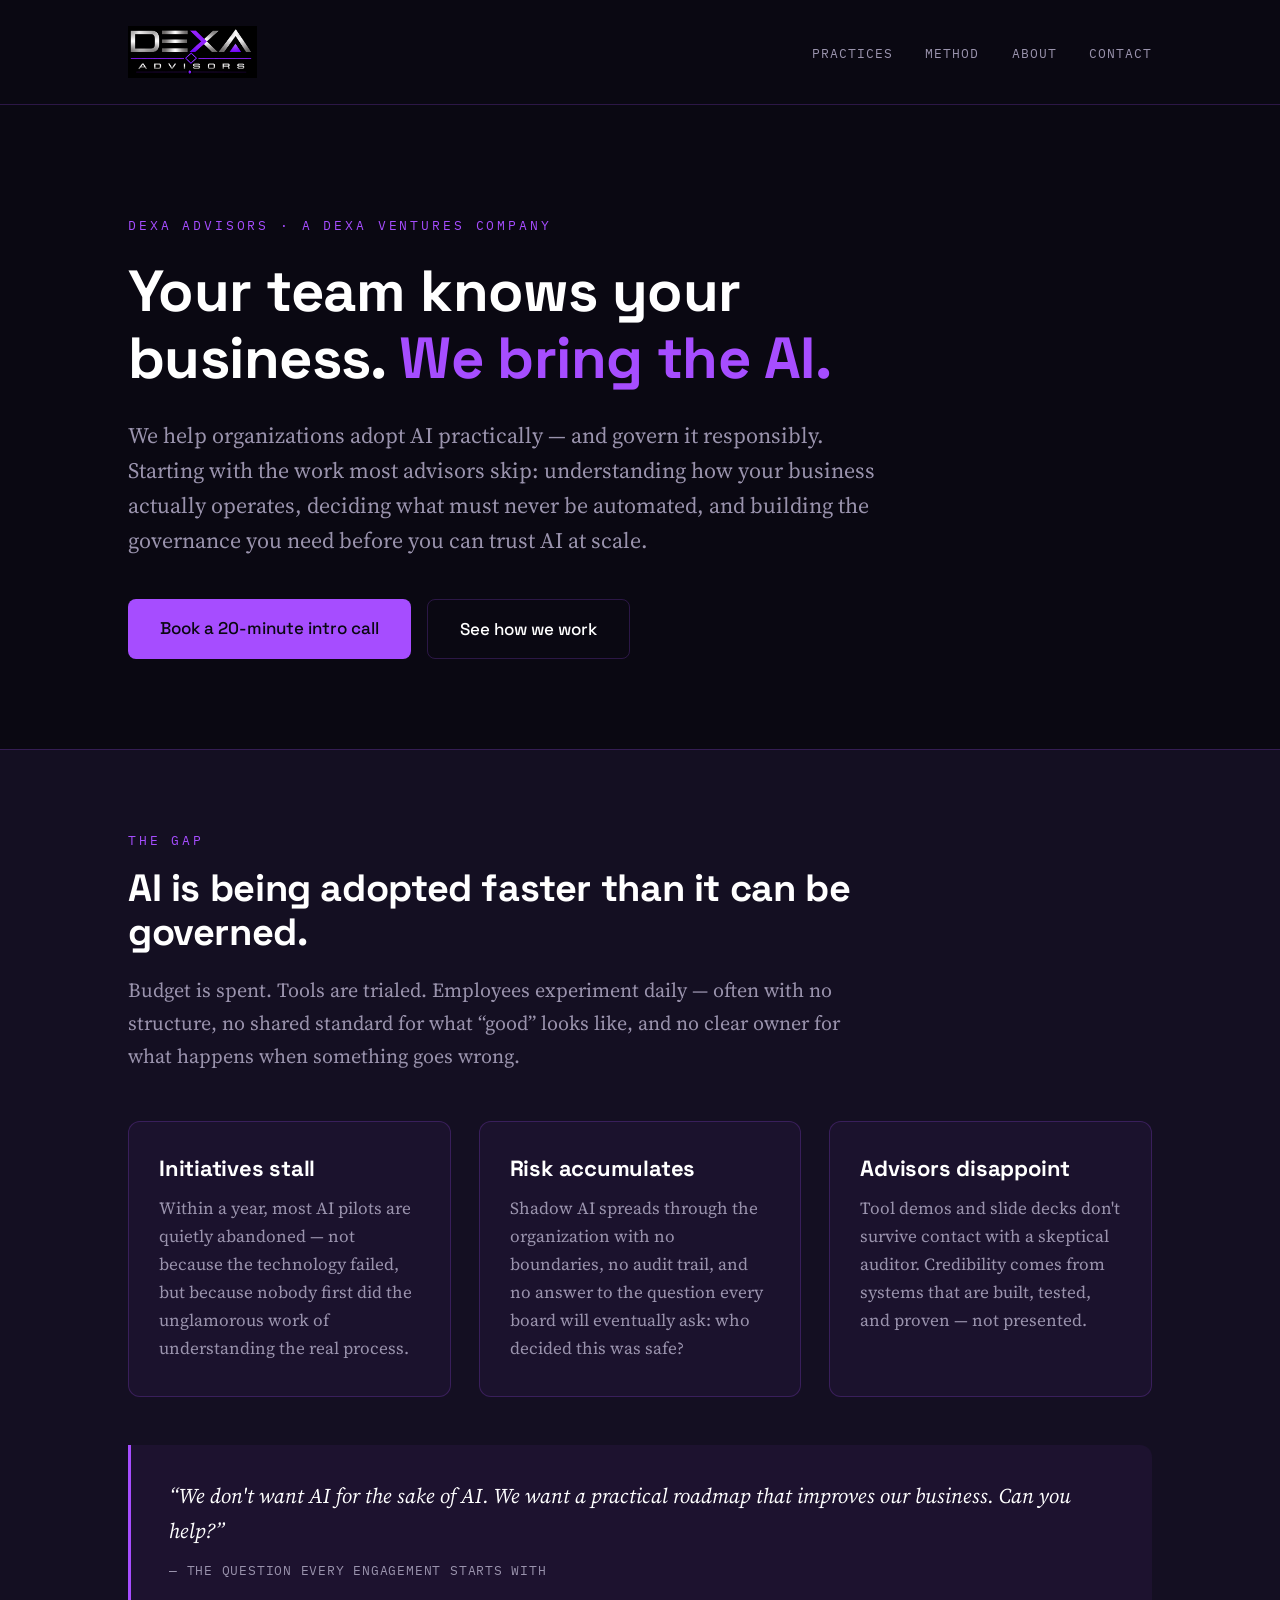
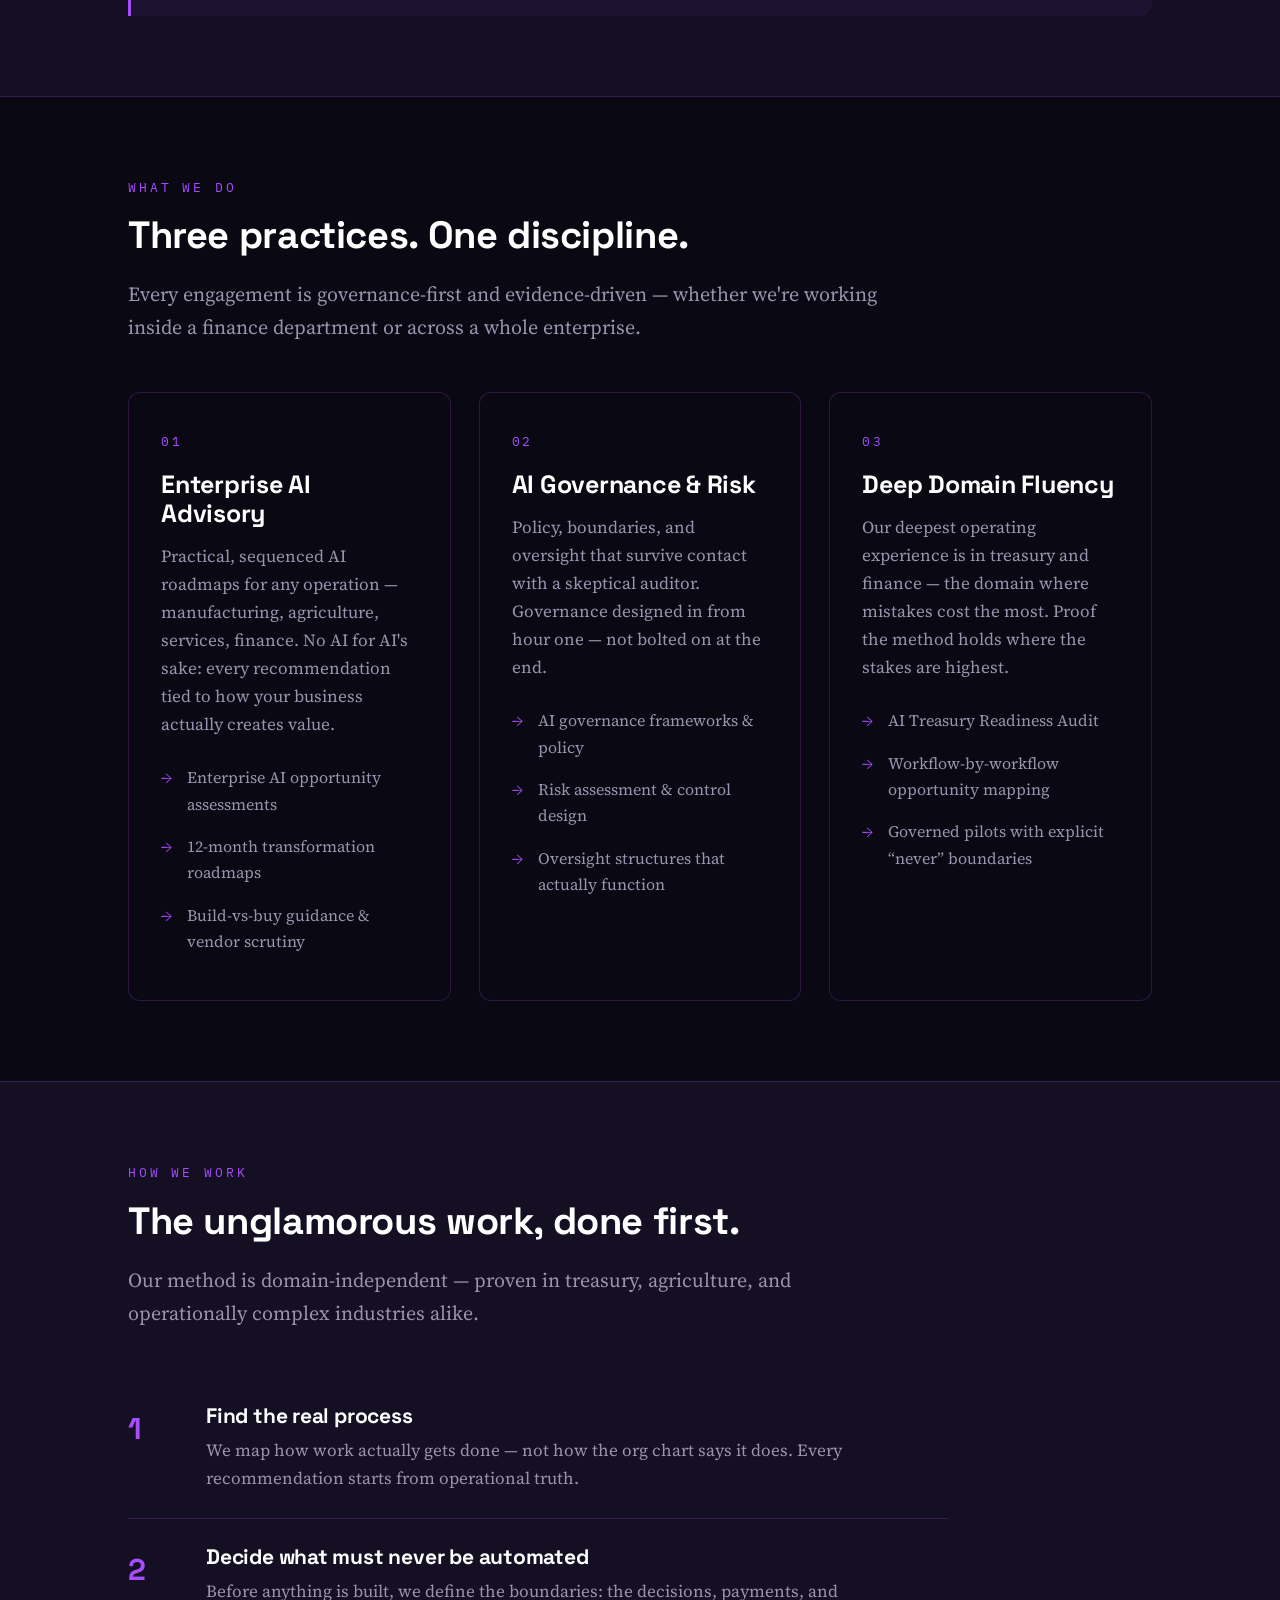
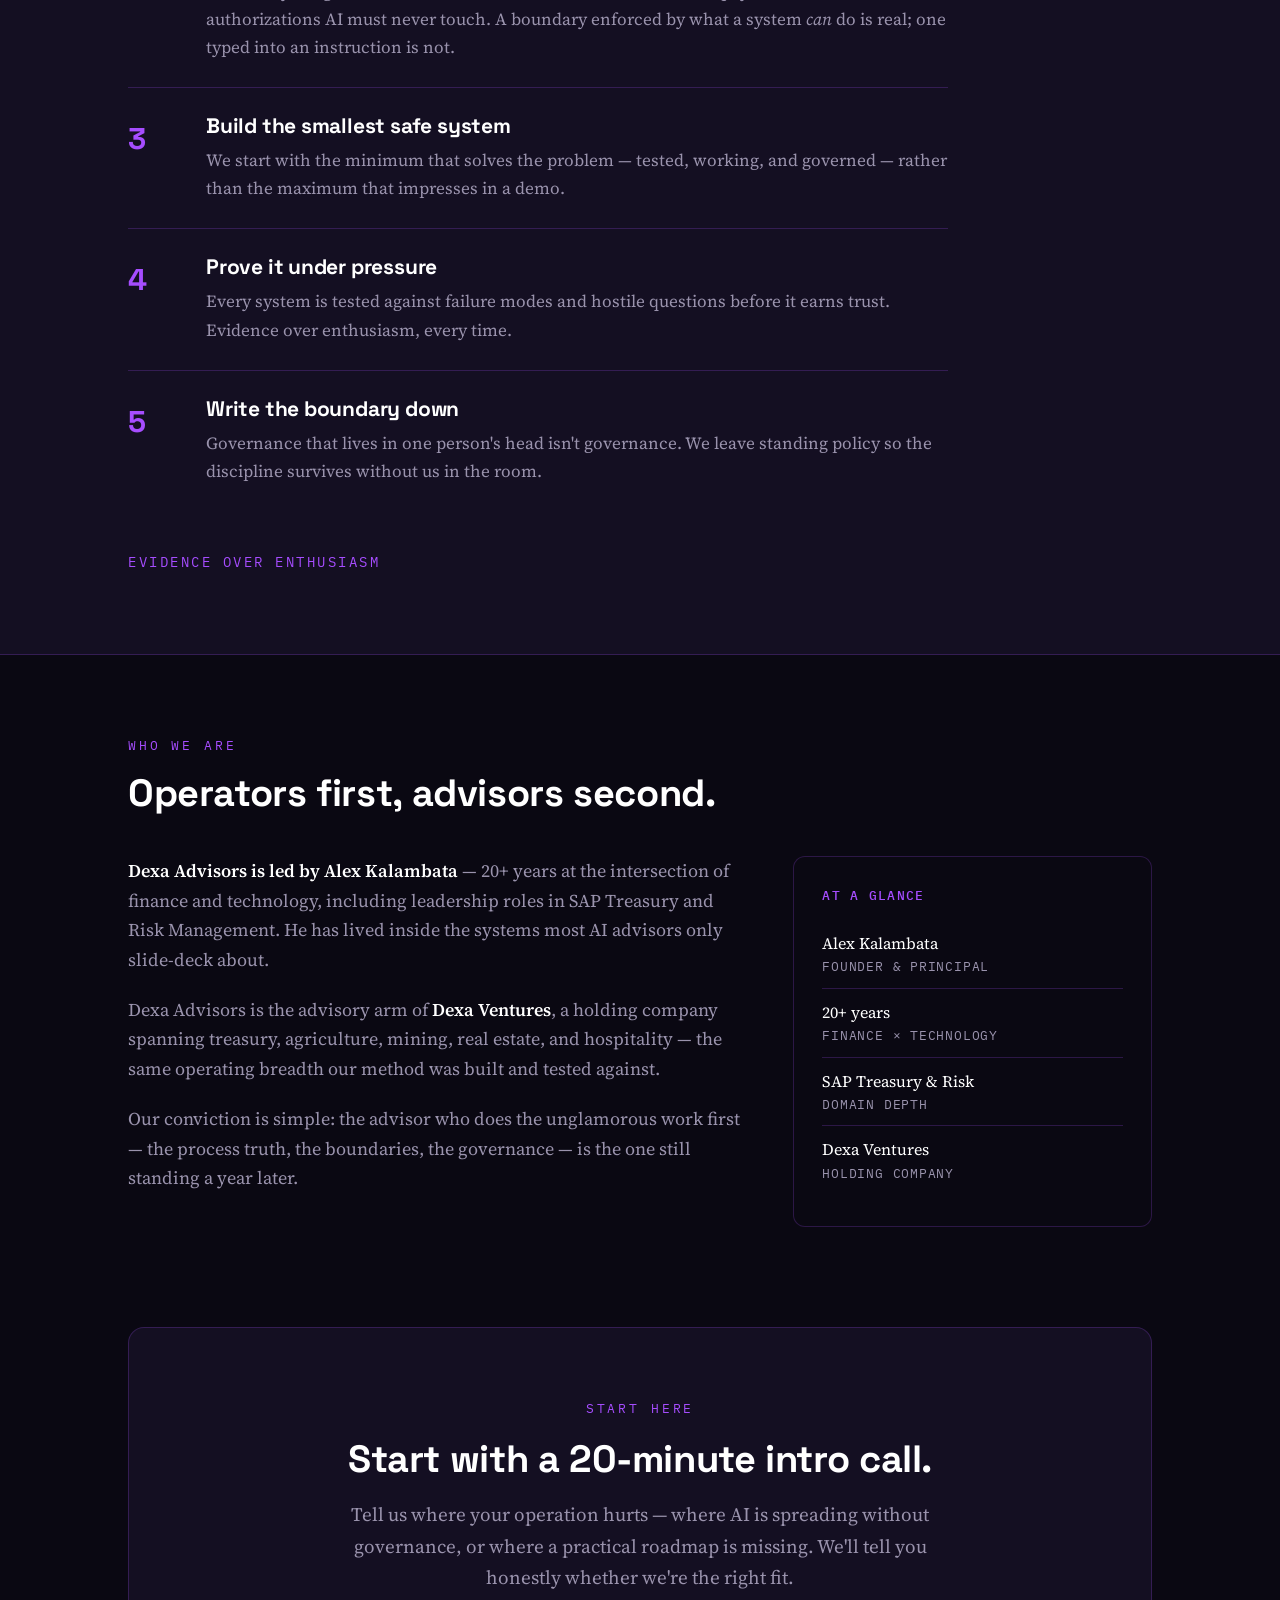
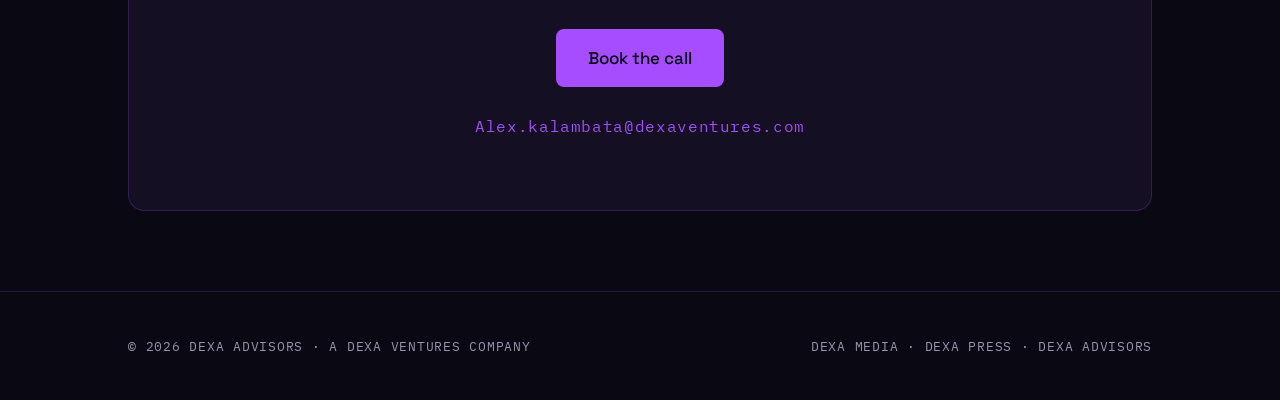
==== index.html @ c5a76a80 "Add files via upload" ====
<!DOCTYPE html>
<html lang="en">
<head>
<meta charset="UTF-8">
<meta name="viewport" content="width=device-width, initial-scale=1.0">
<title>Dexa Advisors — Practical AI, Governed Responsibly</title>
<meta name="description" content="Dexa Advisors helps organizations adopt AI practically and govern it responsibly — enterprise AI advisory, AI governance, and deep finance and treasury fluency. A Dexa Ventures company.">
<link rel="preconnect" href="https://fonts.googleapis.com">
<link rel="preconnect" href="https://fonts.gstatic.com" crossorigin>
<link href="https://fonts.googleapis.com/css2?family=Space+Grotesk:wght@500;700&family=Source+Serif+4:ital,opsz,wght@0,8..60,400;0,8..60,600;1,8..60,400&family=IBM+Plex+Mono:wght@400;500&display=swap" rel="stylesheet">
<style>
  :root{
    --bg:#0A0812; --panel:#140F22; --violet:#A64DFF;
    --title:#FFFFFF; --muted:#9A93AD; --line:rgba(166,77,255,.22);
  }
  *{margin:0;padding:0;box-sizing:border-box}
  body{background:var(--bg);color:var(--title);font-family:'Source Serif 4',Georgia,serif;font-size:18px;line-height:1.65}
  .wrap{max-width:1080px;margin:0 auto;padding:0 28px}
  .eyebrow{font-family:'IBM Plex Mono',monospace;font-size:13px;letter-spacing:.22em;text-transform:uppercase;color:var(--violet)}
  h1,h2,h3{font-family:'Space Grotesk',sans-serif;font-weight:700;line-height:1.15;letter-spacing:-.01em}
  /* header */
  header{padding:26px 0;border-bottom:1px solid var(--line)}
  header .wrap{display:flex;justify-content:space-between;align-items:center}
  .brand img{height:52px;display:block}
  @media(max-width:700px){.brand img{height:42px}}
  nav a{font-family:'IBM Plex Mono',monospace;font-size:13px;color:var(--muted);text-decoration:none;margin-left:28px;letter-spacing:.08em}
  nav a:hover{color:var(--title)}
  /* hero */
  .hero{padding:110px 0 90px;text-align:left}
  .hero .eyebrow{margin-bottom:22px}
  .hero h1{font-size:58px;max-width:820px;margin-bottom:26px}
  .hero h1 em{font-style:normal;color:var(--violet)}
  .hero p.lead{font-size:22px;color:var(--muted);max-width:760px;margin-bottom:40px;line-height:1.6}
  .cta-row{display:flex;gap:16px;flex-wrap:wrap}
  .btn{display:inline-block;font-family:'Space Grotesk',sans-serif;font-weight:500;font-size:17px;text-decoration:none;padding:15px 32px;border-radius:8px;transition:transform .15s ease}
  .btn-primary{background:var(--violet);color:#0A0812}
  .btn-primary:hover{transform:translateY(-2px)}
  .btn-ghost{border:1px solid var(--line);color:var(--title)}
  .btn-ghost:hover{border-color:var(--violet)}
  /* sections */
  section{padding:80px 0}
  section.alt{background:var(--panel);border-top:1px solid var(--line);border-bottom:1px solid var(--line)}
  .kicker{margin-bottom:16px}
  h2{font-size:38px;margin-bottom:20px;max-width:760px}
  .section-sub{color:var(--muted);font-size:20px;max-width:760px;margin-bottom:48px}
  /* gap */
  .gap-grid{display:flex;gap:28px;flex-wrap:wrap}
  .gap-card{flex:1 1 280px;background:rgba(166,77,255,.05);border:1px solid var(--line);border-radius:12px;padding:34px 30px}
  .gap-card h3{font-size:22px;margin-bottom:12px}
  .gap-card p{color:var(--muted);font-size:17px}
  .pull{margin-top:48px;padding:34px 38px;border-left:3px solid var(--violet);background:rgba(166,77,255,.06);border-radius:0 12px 12px 0}
  .pull p{font-size:21px;font-style:italic;color:var(--title)}
  .pull cite{display:block;margin-top:12px;font-style:normal;font-family:'IBM Plex Mono',monospace;font-size:13px;color:var(--muted);letter-spacing:.06em}
  /* practices */
  .practice-grid{display:flex;gap:28px;flex-wrap:wrap}
  .practice{flex:1 1 280px;border:1px solid var(--line);border-radius:12px;padding:38px 32px;background:var(--bg)}
  .practice .num{font-family:'IBM Plex Mono',monospace;font-size:13px;color:var(--violet);letter-spacing:.2em;margin-bottom:18px}
  .practice h3{font-size:25px;margin-bottom:14px}
  .practice p{color:var(--muted);font-size:17px;margin-bottom:18px}
  .practice ul{list-style:none}
  .practice li{font-size:16px;color:var(--muted);padding:8px 0 8px 26px;position:relative}
  .practice li::before{content:"→";position:absolute;left:0;color:var(--violet)}
  /* method */
  .steps{list-style:none;counter-reset:step;max-width:820px}
  .steps li{counter-increment:step;display:flex;gap:26px;padding:26px 0;border-bottom:1px solid var(--line)}
  .steps li:last-child{border-bottom:none}
  .steps .n{font-family:'Space Grotesk',sans-serif;font-weight:700;font-size:30px;color:var(--violet);min-width:52px}
  .steps h3{font-size:21px;margin-bottom:8px}
  .steps p{color:var(--muted);font-size:17px}
  .method-tag{margin-top:40px;font-family:'IBM Plex Mono',monospace;font-size:14px;letter-spacing:.18em;color:var(--violet);text-transform:uppercase}
  /* about */
  .about-grid{display:flex;gap:48px;flex-wrap:wrap;align-items:flex-start}
  .about-text{flex:2 1 420px}
  .about-text p{color:var(--muted);margin-bottom:20px;font-size:18px}
  .about-text p strong{color:var(--title);font-weight:600}
  .about-side{flex:1 1 260px;background:var(--bg);border:1px solid var(--line);border-radius:12px;padding:32px 28px}
  .about-side h3{font-size:18px;margin-bottom:16px;font-family:'IBM Plex Mono',monospace;font-weight:500;letter-spacing:.1em;text-transform:uppercase;color:var(--violet);font-size:13px}
  .about-side ul{list-style:none}
  .about-side li{padding:10px 0;border-bottom:1px solid var(--line);font-size:16px}
  .about-side li:last-child{border-bottom:none}
  .about-side li span{display:block;font-size:13px;color:var(--muted);font-family:'IBM Plex Mono',monospace;letter-spacing:.06em}
  /* cta */
  .cta-panel{background:var(--panel);border:1px solid var(--line);border-radius:16px;padding:70px 60px;text-align:center}
  .cta-panel h2{margin:0 auto 18px;max-width:640px}
  .cta-panel p{color:var(--muted);font-size:19px;max-width:600px;margin:0 auto 36px}
  .cta-panel .email{font-family:'IBM Plex Mono',monospace;font-size:16px;color:var(--violet);margin-top:26px;letter-spacing:.04em}
  /* footer */
  footer{padding:44px 0;border-top:1px solid var(--line)}
  footer .wrap{display:flex;justify-content:space-between;flex-wrap:wrap;gap:16px;align-items:center}
  footer p{font-family:'IBM Plex Mono',monospace;font-size:12.5px;color:var(--muted);letter-spacing:.06em}
  @media(max-width:700px){
    .hero h1{font-size:40px}
    h2{font-size:30px}
    .cta-panel{padding:48px 28px}
    nav{display:none}
  }
</style>
</head>
<body>

<header>
  <div class="wrap">
    <div class="brand"><img src="logo.png" alt="Dexa Advisors"></div>
    <nav>
      <a href="#practices">PRACTICES</a>
      <a href="#method">METHOD</a>
      <a href="#about">ABOUT</a>
      <a href="#contact">CONTACT</a>
    </nav>
  </div>
</header>

<div class="hero">
  <div class="wrap">
    <div class="eyebrow kicker">Dexa Advisors · A Dexa Ventures Company</div>
    <h1>Your team knows your business. <em>We bring the AI.</em></h1>
    <p class="lead">We help organizations adopt AI practically — and govern it responsibly. Starting with the work most advisors skip: understanding how your business actually operates, deciding what must never be automated, and building the governance you need before you can trust AI at scale.</p>
    <div class="cta-row">
      <a class="btn btn-primary" href="mailto:Alex.kalambata@dexaventures.com?subject=Intro%20call%20—%20Dexa%20Advisors">Book a 20-minute intro call</a>
      <a class="btn btn-ghost" href="#method">See how we work</a>
    </div>
  </div>
</div>

<section class="alt" id="gap">
  <div class="wrap">
    <div class="eyebrow kicker">The gap</div>
    <h2>AI is being adopted faster than it can be governed.</h2>
    <p class="section-sub">Budget is spent. Tools are trialed. Employees experiment daily — often with no structure, no shared standard for what &ldquo;good&rdquo; looks like, and no clear owner for what happens when something goes wrong.</p>
    <div class="gap-grid">
      <div class="gap-card">
        <h3>Initiatives stall</h3>
        <p>Within a year, most AI pilots are quietly abandoned — not because the technology failed, but because nobody first did the unglamorous work of understanding the real process.</p>
      </div>
      <div class="gap-card">
        <h3>Risk accumulates</h3>
        <p>Shadow AI spreads through the organization with no boundaries, no audit trail, and no answer to the question every board will eventually ask: who decided this was safe?</p>
      </div>
      <div class="gap-card">
        <h3>Advisors disappoint</h3>
        <p>Tool demos and slide decks don't survive contact with a skeptical auditor. Credibility comes from systems that are built, tested, and proven — not presented.</p>
      </div>
    </div>
    <div class="pull">
      <p>&ldquo;We don't want AI for the sake of AI. We want a practical roadmap that improves our business. Can you help?&rdquo;</p>
      <cite>— THE QUESTION EVERY ENGAGEMENT STARTS WITH</cite>
    </div>
  </div>
</section>

<section id="practices">
  <div class="wrap">
    <div class="eyebrow kicker">What we do</div>
    <h2>Three practices. One discipline.</h2>
    <p class="section-sub">Every engagement is governance-first and evidence-driven — whether we're working inside a finance department or across a whole enterprise.</p>
    <div class="practice-grid">
      <div class="practice">
        <div class="num">01</div>
        <h3>Enterprise AI Advisory</h3>
        <p>Practical, sequenced AI roadmaps for any operation — manufacturing, agriculture, services, finance. No AI for AI's sake: every recommendation tied to how your business actually creates value.</p>
        <ul>
          <li>Enterprise AI opportunity assessments</li>
          <li>12-month transformation roadmaps</li>
          <li>Build-vs-buy guidance &amp; vendor scrutiny</li>
        </ul>
      </div>
      <div class="practice">
        <div class="num">02</div>
        <h3>AI Governance &amp; Risk</h3>
        <p>Policy, boundaries, and oversight that survive contact with a skeptical auditor. Governance designed in from hour one — not bolted on at the end.</p>
        <ul>
          <li>AI governance frameworks &amp; policy</li>
          <li>Risk assessment &amp; control design</li>
          <li>Oversight structures that actually function</li>
        </ul>
      </div>
      <div class="practice">
        <div class="num">03</div>
        <h3>Deep Domain Fluency</h3>
        <p>Our deepest operating experience is in treasury and finance — the domain where mistakes cost the most. Proof the method holds where the stakes are highest.</p>
        <ul>
          <li>AI Treasury Readiness Audit</li>
          <li>Workflow-by-workflow opportunity mapping</li>
          <li>Governed pilots with explicit &ldquo;never&rdquo; boundaries</li>
        </ul>
      </div>
    </div>
  </div>
</section>

<section class="alt" id="method">
  <div class="wrap">
    <div class="eyebrow kicker">How we work</div>
    <h2>The unglamorous work, done first.</h2>
    <p class="section-sub">Our method is domain-independent — proven in treasury, agriculture, and operationally complex industries alike.</p>
    <ol class="steps">
      <li>
        <div class="n">1</div>
        <div><h3>Find the real process</h3><p>We map how work actually gets done — not how the org chart says it does. Every recommendation starts from operational truth.</p></div>
      </li>
      <li>
        <div class="n">2</div>
        <div><h3>Decide what must never be automated</h3><p>Before anything is built, we define the boundaries: the decisions, payments, and authorizations AI must never touch. A boundary enforced by what a system <em>can</em> do is real; one typed into an instruction is not.</p></div>
      </li>
      <li>
        <div class="n">3</div>
        <div><h3>Build the smallest safe system</h3><p>We start with the minimum that solves the problem — tested, working, and governed — rather than the maximum that impresses in a demo.</p></div>
      </li>
      <li>
        <div class="n">4</div>
        <div><h3>Prove it under pressure</h3><p>Every system is tested against failure modes and hostile questions before it earns trust. Evidence over enthusiasm, every time.</p></div>
      </li>
      <li>
        <div class="n">5</div>
        <div><h3>Write the boundary down</h3><p>Governance that lives in one person's head isn't governance. We leave standing policy so the discipline survives without us in the room.</p></div>
      </li>
    </ol>
    <div class="method-tag">Evidence over enthusiasm</div>
  </div>
</section>

<section id="about">
  <div class="wrap">
    <div class="eyebrow kicker">Who we are</div>
    <h2>Operators first, advisors second.</h2>
    <div class="about-grid" style="margin-top:40px">
      <div class="about-text">
        <p><strong>Dexa Advisors is led by Alex Kalambata</strong> — 20+ years at the intersection of finance and technology, including leadership roles in SAP Treasury and Risk Management. He has lived inside the systems most AI advisors only slide-deck about.</p>
        <p>Dexa Advisors is the advisory arm of <strong>Dexa Ventures</strong>, a holding company spanning treasury, agriculture, mining, real estate, and hospitality — the same operating breadth our method was built and tested against.</p>
        <p>Our conviction is simple: the advisor who does the unglamorous work first — the process truth, the boundaries, the governance — is the one still standing a year later.</p>
      </div>
      <div class="about-side">
        <h3>At a glance</h3>
        <ul>
          <li>Alex Kalambata<span>FOUNDER &amp; PRINCIPAL</span></li>
          <li>20+ years<span>FINANCE × TECHNOLOGY</span></li>
          <li>SAP Treasury &amp; Risk<span>DOMAIN DEPTH</span></li>
          <li>Dexa Ventures<span>HOLDING COMPANY</span></li>
        </ul>
      </div>
    </div>
  </div>
</section>

<section id="contact" style="padding-top:20px">
  <div class="wrap">
    <div class="cta-panel">
      <div class="eyebrow kicker" style="margin-bottom:18px">Start here</div>
      <h2>Start with a 20-minute intro call.</h2>
      <p>Tell us where your operation hurts — where AI is spreading without governance, or where a practical roadmap is missing. We'll tell you honestly whether we're the right fit.</p>
      <a class="btn btn-primary" href="mailto:Alex.kalambata@dexaventures.com?subject=Intro%20call%20—%20Dexa%20Advisors">Book the call</a>
      <div class="email">Alex.kalambata@dexaventures.com</div>
    </div>
  </div>
</section>

<footer>
  <div class="wrap">
    <p>© 2026 DEXA ADVISORS · A DEXA VENTURES COMPANY</p>
    <p>DEXA MEDIA · DEXA PRESS · DEXA ADVISORS</p>
  </div>
</footer>

</body>
</html>
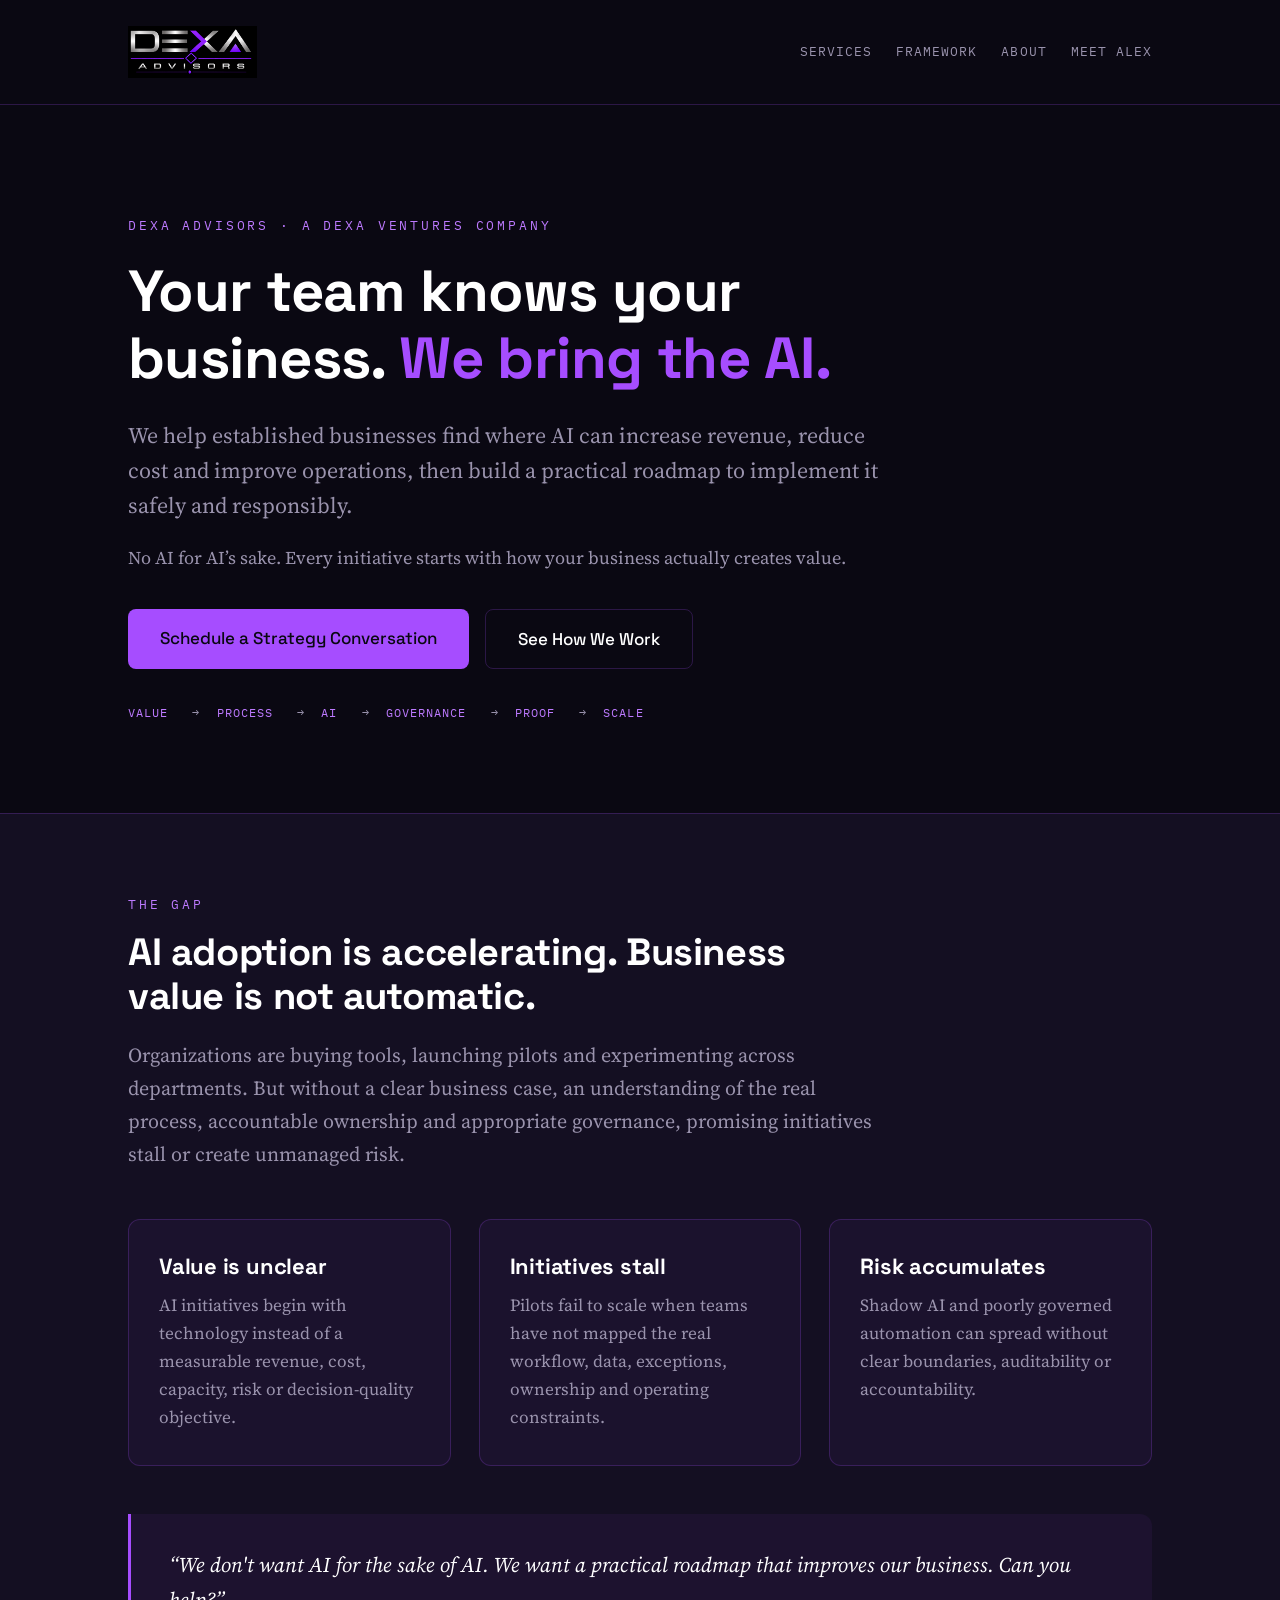
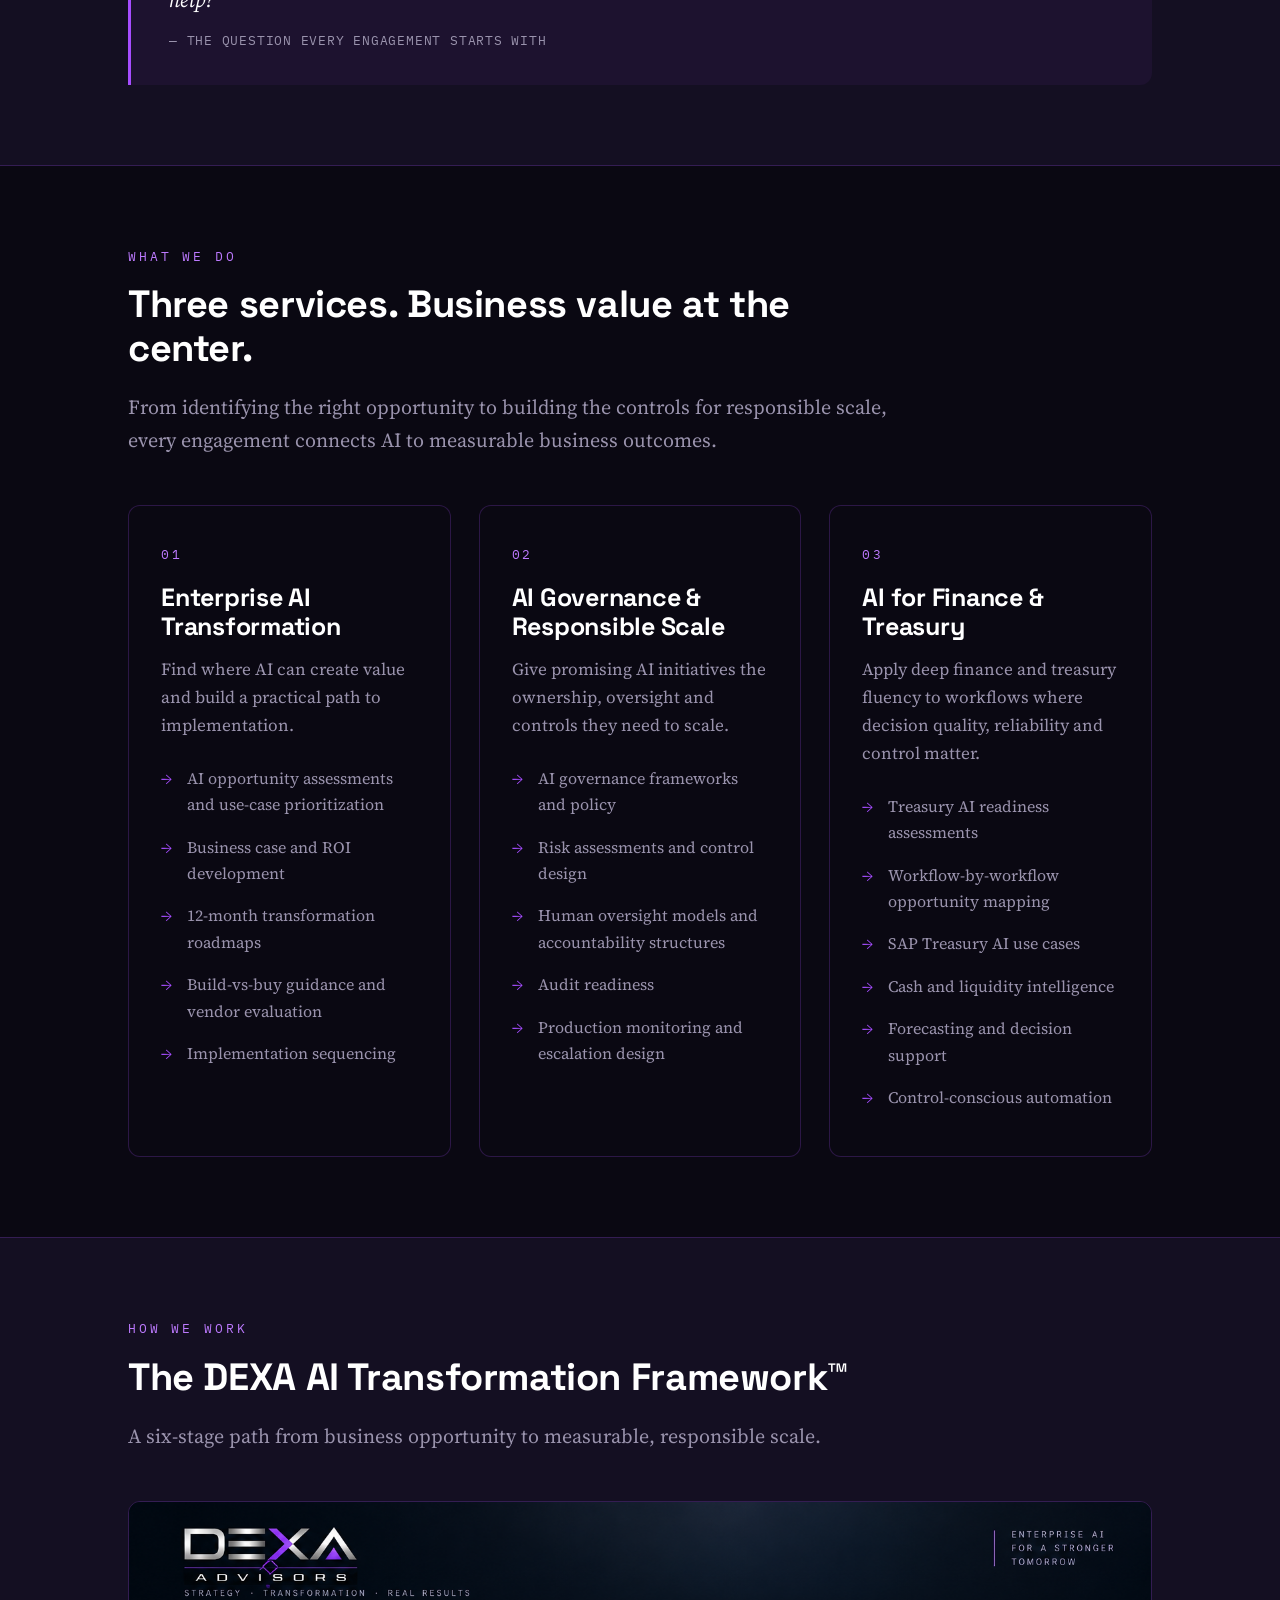
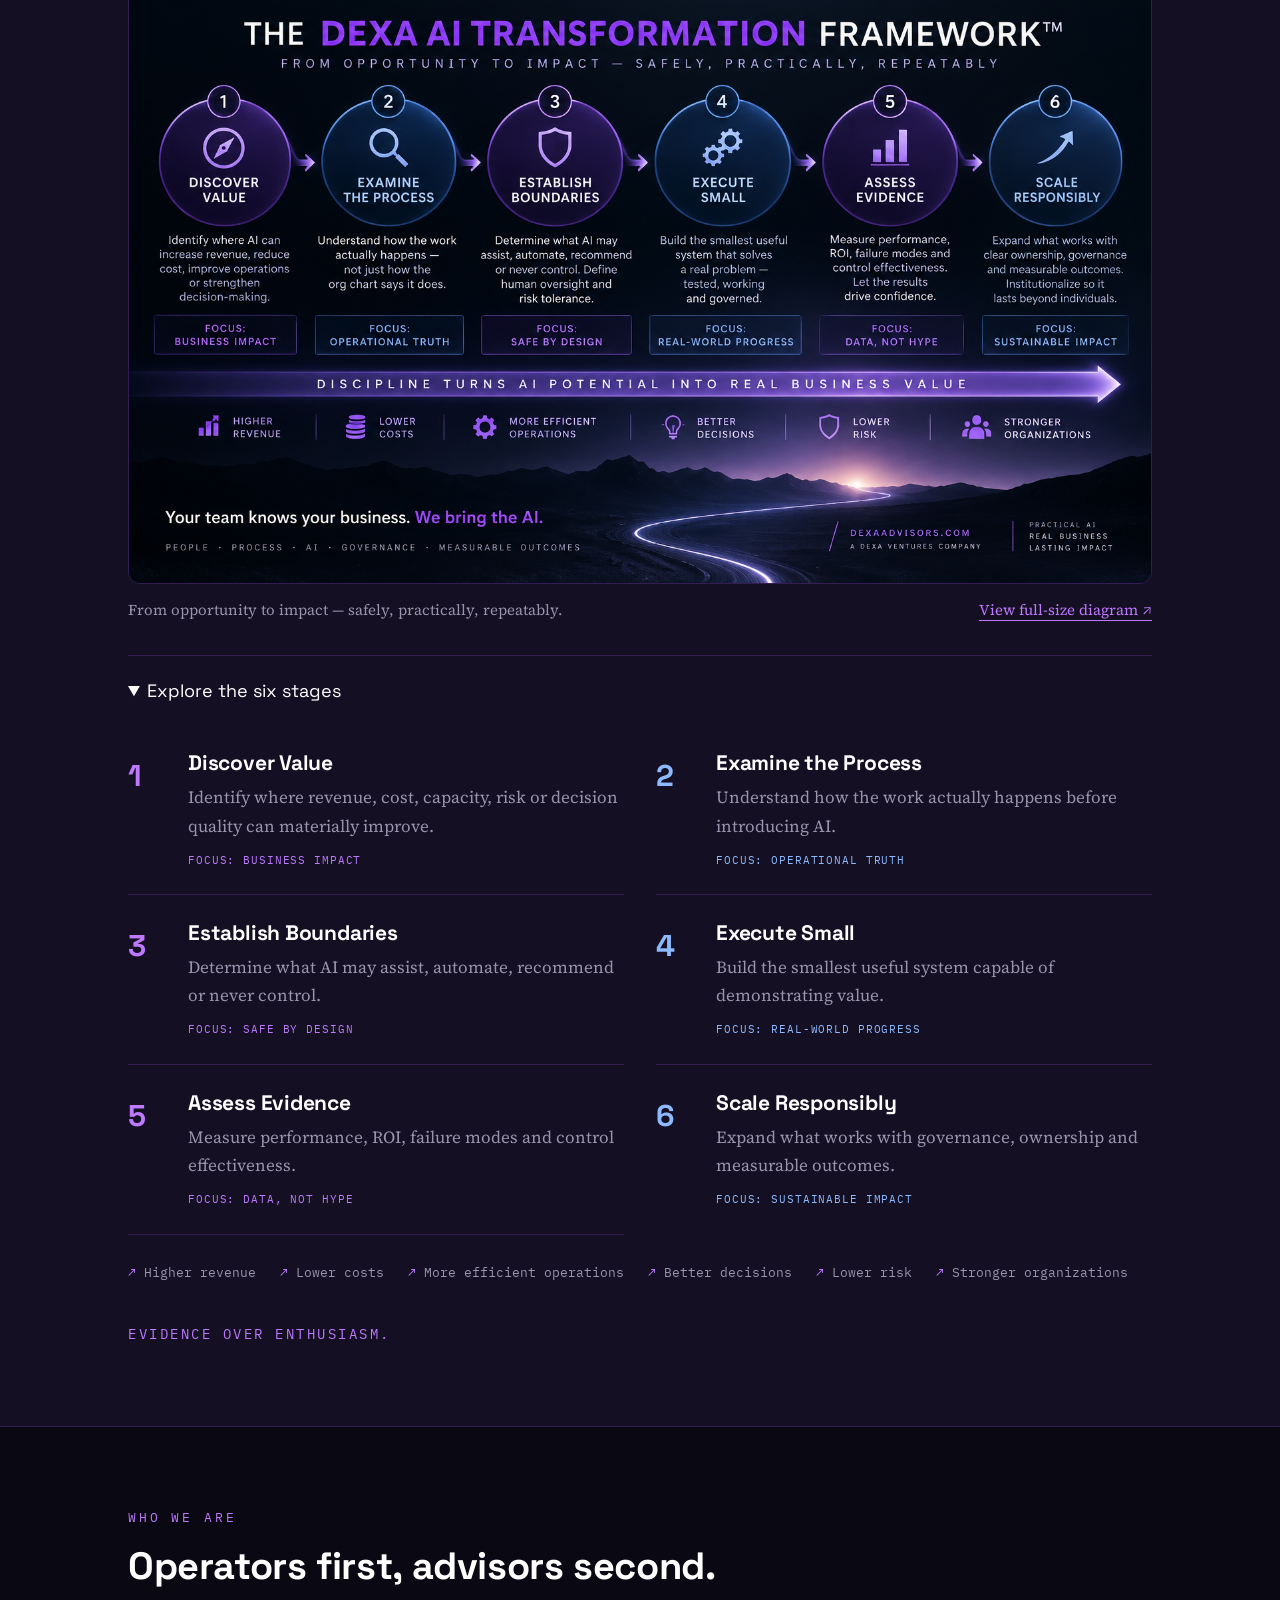
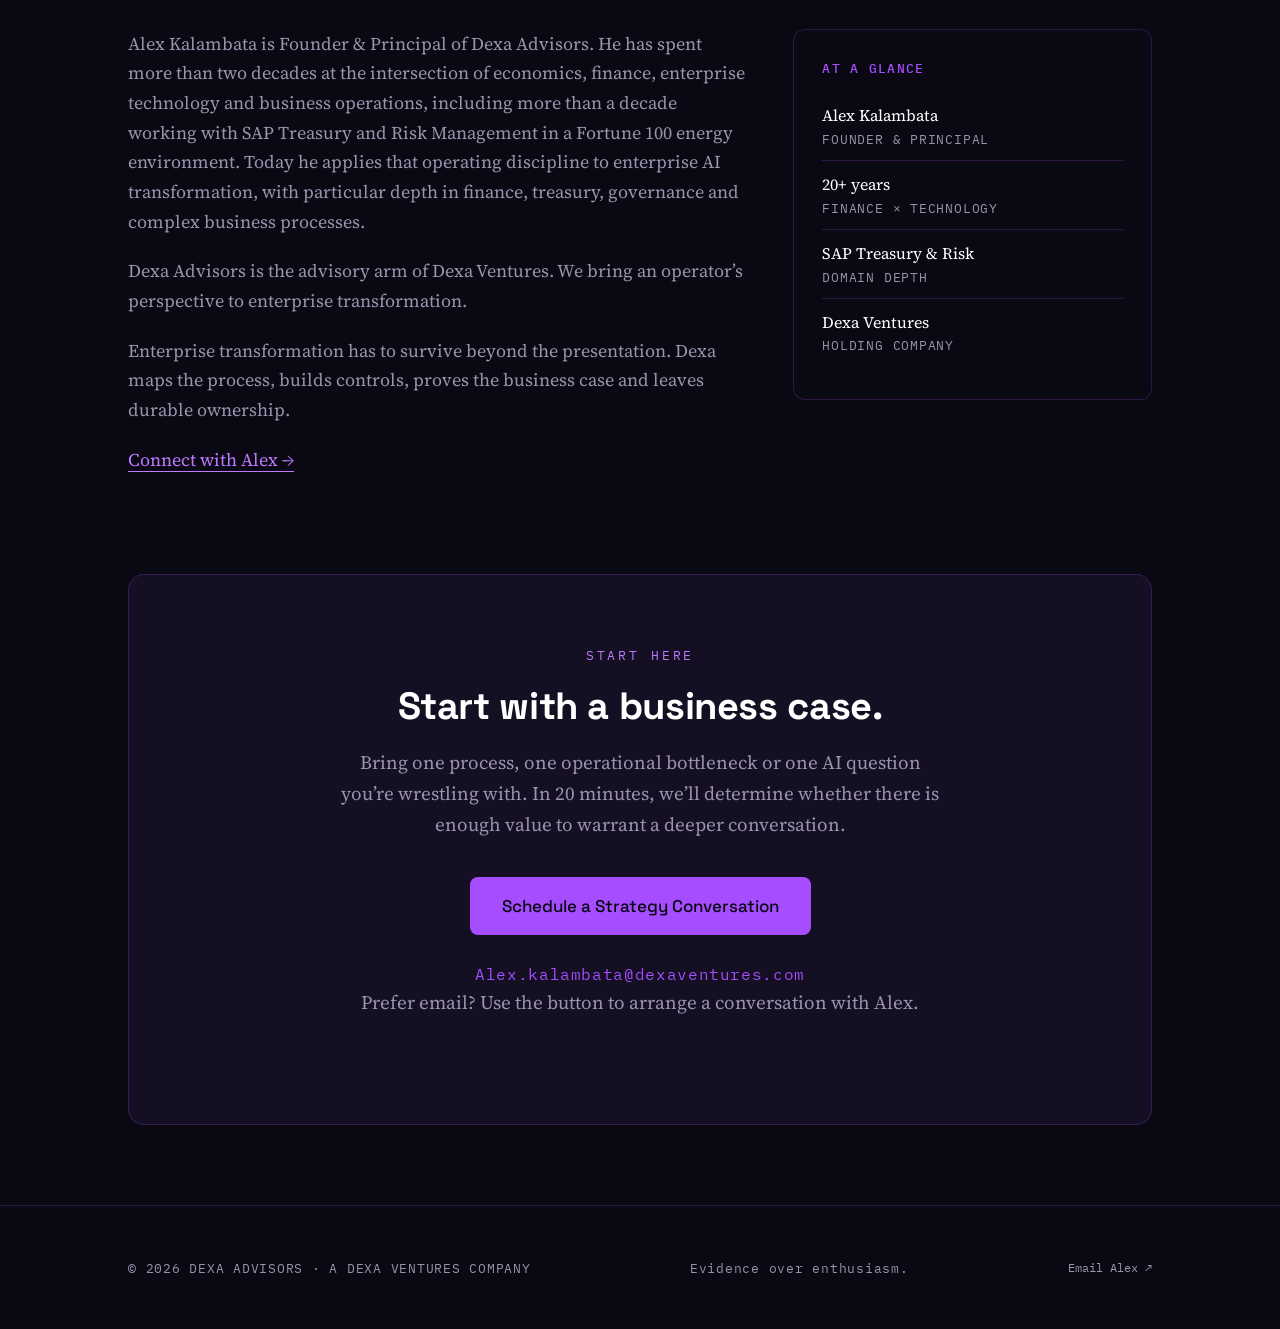
==== commit d7fe915a: "Update Dexa homepage and Alex networking page with transformation framework" ====
--- a/index.html
+++ b/index.html
@@ -3,146 +3,71 @@
 <head>
 <meta charset="UTF-8">
 <meta name="viewport" content="width=device-width, initial-scale=1.0">
-<title>Dexa Advisors — Practical AI, Governed Responsibly</title>
-<meta name="description" content="Dexa Advisors helps organizations adopt AI practically and govern it responsibly — enterprise AI advisory, AI governance, and deep finance and treasury fluency. A Dexa Ventures company.">
+<title>Dexa Advisors — Enterprise AI Transformation</title>
+<meta name="description" content="Dexa Advisors helps established businesses increase revenue, reduce cost and improve operations with enterprise AI transformation, responsible governance, and finance and treasury expertise.">
 <link rel="preconnect" href="https://fonts.googleapis.com">
 <link rel="preconnect" href="https://fonts.gstatic.com" crossorigin>
-<link href="https://fonts.googleapis.com/css2?family=Space+Grotesk:wght@500;700&family=Source+Serif+4:ital,opsz,wght@0,8..60,400;0,8..60,600;1,8..60,400&family=IBM+Plex+Mono:wght@400;500&display=swap" rel="stylesheet">
-<style>
-  :root{
-    --bg:#0A0812; --panel:#140F22; --violet:#A64DFF;
-    --title:#FFFFFF; --muted:#9A93AD; --line:rgba(166,77,255,.22);
-  }
-  *{margin:0;padding:0;box-sizing:border-box}
-  body{background:var(--bg);color:var(--title);font-family:'Source Serif 4',Georgia,serif;font-size:18px;line-height:1.65}
-  .wrap{max-width:1080px;margin:0 auto;padding:0 28px}
-  .eyebrow{font-family:'IBM Plex Mono',monospace;font-size:13px;letter-spacing:.22em;text-transform:uppercase;color:var(--violet)}
-  h1,h2,h3{font-family:'Space Grotesk',sans-serif;font-weight:700;line-height:1.15;letter-spacing:-.01em}
-  /* header */
-  header{padding:26px 0;border-bottom:1px solid var(--line)}
-  header .wrap{display:flex;justify-content:space-between;align-items:center}
-  .brand img{height:52px;display:block}
-  @media(max-width:700px){.brand img{height:42px}}
-  nav a{font-family:'IBM Plex Mono',monospace;font-size:13px;color:var(--muted);text-decoration:none;margin-left:28px;letter-spacing:.08em}
-  nav a:hover{color:var(--title)}
-  /* hero */
-  .hero{padding:110px 0 90px;text-align:left}
-  .hero .eyebrow{margin-bottom:22px}
-  .hero h1{font-size:58px;max-width:820px;margin-bottom:26px}
-  .hero h1 em{font-style:normal;color:var(--violet)}
-  .hero p.lead{font-size:22px;color:var(--muted);max-width:760px;margin-bottom:40px;line-height:1.6}
-  .cta-row{display:flex;gap:16px;flex-wrap:wrap}
-  .btn{display:inline-block;font-family:'Space Grotesk',sans-serif;font-weight:500;font-size:17px;text-decoration:none;padding:15px 32px;border-radius:8px;transition:transform .15s ease}
-  .btn-primary{background:var(--violet);color:#0A0812}
-  .btn-primary:hover{transform:translateY(-2px)}
-  .btn-ghost{border:1px solid var(--line);color:var(--title)}
-  .btn-ghost:hover{border-color:var(--violet)}
-  /* sections */
-  section{padding:80px 0}
-  section.alt{background:var(--panel);border-top:1px solid var(--line);border-bottom:1px solid var(--line)}
-  .kicker{margin-bottom:16px}
-  h2{font-size:38px;margin-bottom:20px;max-width:760px}
-  .section-sub{color:var(--muted);font-size:20px;max-width:760px;margin-bottom:48px}
-  /* gap */
-  .gap-grid{display:flex;gap:28px;flex-wrap:wrap}
-  .gap-card{flex:1 1 280px;background:rgba(166,77,255,.05);border:1px solid var(--line);border-radius:12px;padding:34px 30px}
-  .gap-card h3{font-size:22px;margin-bottom:12px}
-  .gap-card p{color:var(--muted);font-size:17px}
-  .pull{margin-top:48px;padding:34px 38px;border-left:3px solid var(--violet);background:rgba(166,77,255,.06);border-radius:0 12px 12px 0}
-  .pull p{font-size:21px;font-style:italic;color:var(--title)}
-  .pull cite{display:block;margin-top:12px;font-style:normal;font-family:'IBM Plex Mono',monospace;font-size:13px;color:var(--muted);letter-spacing:.06em}
-  /* practices */
-  .practice-grid{display:flex;gap:28px;flex-wrap:wrap}
-  .practice{flex:1 1 280px;border:1px solid var(--line);border-radius:12px;padding:38px 32px;background:var(--bg)}
-  .practice .num{font-family:'IBM Plex Mono',monospace;font-size:13px;color:var(--violet);letter-spacing:.2em;margin-bottom:18px}
-  .practice h3{font-size:25px;margin-bottom:14px}
-  .practice p{color:var(--muted);font-size:17px;margin-bottom:18px}
-  .practice ul{list-style:none}
-  .practice li{font-size:16px;color:var(--muted);padding:8px 0 8px 26px;position:relative}
-  .practice li::before{content:"→";position:absolute;left:0;color:var(--violet)}
-  /* method */
-  .steps{list-style:none;counter-reset:step;max-width:820px}
-  .steps li{counter-increment:step;display:flex;gap:26px;padding:26px 0;border-bottom:1px solid var(--line)}
-  .steps li:last-child{border-bottom:none}
-  .steps .n{font-family:'Space Grotesk',sans-serif;font-weight:700;font-size:30px;color:var(--violet);min-width:52px}
-  .steps h3{font-size:21px;margin-bottom:8px}
-  .steps p{color:var(--muted);font-size:17px}
-  .method-tag{margin-top:40px;font-family:'IBM Plex Mono',monospace;font-size:14px;letter-spacing:.18em;color:var(--violet);text-transform:uppercase}
-  /* about */
-  .about-grid{display:flex;gap:48px;flex-wrap:wrap;align-items:flex-start}
-  .about-text{flex:2 1 420px}
-  .about-text p{color:var(--muted);margin-bottom:20px;font-size:18px}
-  .about-text p strong{color:var(--title);font-weight:600}
-  .about-side{flex:1 1 260px;background:var(--bg);border:1px solid var(--line);border-radius:12px;padding:32px 28px}
-  .about-side h3{font-size:18px;margin-bottom:16px;font-family:'IBM Plex Mono',monospace;font-weight:500;letter-spacing:.1em;text-transform:uppercase;color:var(--violet);font-size:13px}
-  .about-side ul{list-style:none}
-  .about-side li{padding:10px 0;border-bottom:1px solid var(--line);font-size:16px}
-  .about-side li:last-child{border-bottom:none}
-  .about-side li span{display:block;font-size:13px;color:var(--muted);font-family:'IBM Plex Mono',monospace;letter-spacing:.06em}
-  /* cta */
-  .cta-panel{background:var(--panel);border:1px solid var(--line);border-radius:16px;padding:70px 60px;text-align:center}
-  .cta-panel h2{margin:0 auto 18px;max-width:640px}
-  .cta-panel p{color:var(--muted);font-size:19px;max-width:600px;margin:0 auto 36px}
-  .cta-panel .email{font-family:'IBM Plex Mono',monospace;font-size:16px;color:var(--violet);margin-top:26px;letter-spacing:.04em}
-  /* footer */
-  footer{padding:44px 0;border-top:1px solid var(--line)}
-  footer .wrap{display:flex;justify-content:space-between;flex-wrap:wrap;gap:16px;align-items:center}
-  footer p{font-family:'IBM Plex Mono',monospace;font-size:12.5px;color:var(--muted);letter-spacing:.06em}
-  @media(max-width:700px){
-    .hero h1{font-size:40px}
-    h2{font-size:30px}
-    .cta-panel{padding:48px 28px}
-    nav{display:none}
-  }
-</style>
+<link href="https://fonts.googleapis.com/css2?family=Space+Grotesk:wght@500;700&amp;family=Source+Serif+4:ital,opsz,wght@0,8..60,400;0,8..60,600;1,8..60,400&amp;family=IBM+Plex+Mono:wght@400;500&amp;display=swap" rel="stylesheet">
+<link rel="stylesheet" href="/assets/site.css">
+<link rel="canonical" href="https://dexa-advisors.onrender.com/">
+<meta property="og:title" content="Dexa Advisors — Enterprise AI Transformation">
+<meta property="og:description" content="Dexa Advisors helps established businesses increase revenue, reduce cost and improve operations with enterprise AI transformation, responsible governance, and finance and treasury expertise.">
+<meta property="og:image" content="https://dexa-advisors.onrender.com/assets/dexa-framework.png">
+<meta property="og:url" content="https://dexa-advisors.onrender.com/">
+<meta property="og:type" content="website">
 </head>
 <body>
 
-<header>
-  <div class="wrap">
-    <div class="brand"><img src="logo.png" alt="Dexa Advisors"></div>
-    <nav>
-      <a href="#practices">PRACTICES</a>
-      <a href="#method">METHOD</a>
-      <a href="#about">ABOUT</a>
-      <a href="#contact">CONTACT</a>
-    </nav>
-  </div>
+<a class="skip-link" href="#main-content">Skip to content</a><header>
+  <div class="wrap">
+    <div class="brand"><a href="/" aria-label="Dexa Advisors home"><img src="/logo.png" alt="Dexa Advisors" width="1974" height="797"></a></div>
+    <nav aria-label="Main navigation"><a href="/#practices">SERVICES</a><a href="/#method">FRAMEWORK</a><a href="/#about">ABOUT</a><a href="/Alex/">MEET ALEX</a></nav>
+</div>
 </header>
 
-<div class="hero">
+<main id="main-content" tabindex="-1"><div class="hero">
   <div class="wrap">
     <div class="eyebrow kicker">Dexa Advisors · A Dexa Ventures Company</div>
-    <h1>Your team knows your business. <em>We bring the AI.</em></h1>
-    <p class="lead">We help organizations adopt AI practically — and govern it responsibly. Starting with the work most advisors skip: understanding how your business actually operates, deciding what must never be automated, and building the governance you need before you can trust AI at scale.</p>
-    <div class="cta-row">
-      <a class="btn btn-primary" href="mailto:Alex.kalambata@dexaventures.com?subject=Intro%20call%20—%20Dexa%20Advisors">Book a 20-minute intro call</a>
-      <a class="btn btn-ghost" href="#method">See how we work</a>
-    </div>
-  </div>
+    <h1>Your team knows your business. <em>We bring the AI.</em>
+</h1>
+    <p class="lead">We help established businesses find where AI can increase revenue, reduce cost and improve operations, then build a practical roadmap to implement it safely and responsibly.</p>
+    <p class="hero-principle">No AI for AI’s sake. Every initiative starts with how your business actually creates value.</p>
+<div class="cta-row">
+      <a class="btn btn-primary" href="mailto:Alex.kalambata@dexaventures.com?subject=20-Minute%20Strategy%20Conversation%20%E2%80%94%20Dexa%20Advisors">Schedule a Strategy Conversation</a>
+      <a class="btn btn-ghost" href="#method">See How We Work</a>
+    </div>
+  <ol class="sequence" aria-label="Our transformation approach">
+<li>VALUE</li>
+<li>PROCESS</li>
+<li>AI</li>
+<li>GOVERNANCE</li>
+<li>PROOF</li>
+<li>SCALE</li>
+</ol>
+</div>
 </div>
 
 <section class="alt" id="gap">
   <div class="wrap">
     <div class="eyebrow kicker">The gap</div>
-    <h2>AI is being adopted faster than it can be governed.</h2>
-    <p class="section-sub">Budget is spent. Tools are trialed. Employees experiment daily — often with no structure, no shared standard for what &ldquo;good&rdquo; looks like, and no clear owner for what happens when something goes wrong.</p>
+    <h2>AI adoption is accelerating. Business value is not automatic.</h2>
+    <p class="section-sub">Organizations are buying tools, launching pilots and experimenting across departments. But without a clear business case, an understanding of the real process, accountable ownership and appropriate governance, promising initiatives stall or create unmanaged risk.</p>
     <div class="gap-grid">
       <div class="gap-card">
+        <h3>Value is unclear</h3>
+        <p>AI initiatives begin with technology instead of a measurable revenue, cost, capacity, risk or decision-quality objective.</p>
+      </div>
+      <div class="gap-card">
         <h3>Initiatives stall</h3>
-        <p>Within a year, most AI pilots are quietly abandoned — not because the technology failed, but because nobody first did the unglamorous work of understanding the real process.</p>
+        <p>Pilots fail to scale when teams have not mapped the real workflow, data, exceptions, ownership and operating constraints.</p>
       </div>
       <div class="gap-card">
         <h3>Risk accumulates</h3>
-        <p>Shadow AI spreads through the organization with no boundaries, no audit trail, and no answer to the question every board will eventually ask: who decided this was safe?</p>
-      </div>
-      <div class="gap-card">
-        <h3>Advisors disappoint</h3>
-        <p>Tool demos and slide decks don't survive contact with a skeptical auditor. Credibility comes from systems that are built, tested, and proven — not presented.</p>
+        <p>Shadow AI and poorly governed automation can spread without clear boundaries, auditability or accountability.</p>
       </div>
     </div>
     <div class="pull">
-      <p>&ldquo;We don't want AI for the sake of AI. We want a practical roadmap that improves our business. Can you help?&rdquo;</p>
+      <p>“We don't want AI for the sake of AI. We want a practical roadmap that improves our business. Can you help?”</p>
       <cite>— THE QUESTION EVERY ENGAGEMENT STARTS WITH</cite>
     </div>
   </div>
@@ -151,39 +76,46 @@
 <section id="practices">
   <div class="wrap">
     <div class="eyebrow kicker">What we do</div>
-    <h2>Three practices. One discipline.</h2>
-    <p class="section-sub">Every engagement is governance-first and evidence-driven — whether we're working inside a finance department or across a whole enterprise.</p>
+    <h2>Three services. Business value at the center.</h2>
+    <p class="section-sub">From identifying the right opportunity to building the controls for responsible scale, every engagement connects AI to measurable business outcomes.</p>
     <div class="practice-grid">
-      <div class="practice">
+      <div class="practice" id="transformation">
         <div class="num">01</div>
-        <h3>Enterprise AI Advisory</h3>
-        <p>Practical, sequenced AI roadmaps for any operation — manufacturing, agriculture, services, finance. No AI for AI's sake: every recommendation tied to how your business actually creates value.</p>
-        <ul>
-          <li>Enterprise AI opportunity assessments</li>
-          <li>12-month transformation roadmaps</li>
-          <li>Build-vs-buy guidance &amp; vendor scrutiny</li>
-        </ul>
-      </div>
-      <div class="practice">
+        <h3>Enterprise AI Transformation</h3>
+        <p>Find where AI can create value and build a practical path to implementation.</p>
+        <ul>
+<li>AI opportunity assessments and use-case prioritization</li>
+<li>Business case and ROI development</li>
+<li>12-month transformation roadmaps</li>
+<li>Build-vs-buy guidance and vendor evaluation</li>
+<li>Implementation sequencing</li>
+</ul>
+</div>
+      <div class="practice" id="governance">
         <div class="num">02</div>
-        <h3>AI Governance &amp; Risk</h3>
-        <p>Policy, boundaries, and oversight that survive contact with a skeptical auditor. Governance designed in from hour one — not bolted on at the end.</p>
-        <ul>
-          <li>AI governance frameworks &amp; policy</li>
-          <li>Risk assessment &amp; control design</li>
-          <li>Oversight structures that actually function</li>
-        </ul>
-      </div>
-      <div class="practice">
+        <h3>AI Governance &amp; Responsible Scale</h3>
+        <p>Give promising AI initiatives the ownership, oversight and controls they need to scale.</p>
+        <ul>
+<li>AI governance frameworks and policy</li>
+<li>Risk assessments and control design</li>
+<li>Human oversight models and accountability structures</li>
+<li>Audit readiness</li>
+<li>Production monitoring and escalation design</li>
+</ul>
+</div>
+      <div class="practice" id="finance-treasury">
         <div class="num">03</div>
-        <h3>Deep Domain Fluency</h3>
-        <p>Our deepest operating experience is in treasury and finance — the domain where mistakes cost the most. Proof the method holds where the stakes are highest.</p>
-        <ul>
-          <li>AI Treasury Readiness Audit</li>
-          <li>Workflow-by-workflow opportunity mapping</li>
-          <li>Governed pilots with explicit &ldquo;never&rdquo; boundaries</li>
-        </ul>
-      </div>
+        <h3>AI for Finance &amp; Treasury</h3>
+        <p>Apply deep finance and treasury fluency to workflows where decision quality, reliability and control matter.</p>
+        <ul>
+<li>Treasury AI readiness assessments</li>
+<li>Workflow-by-workflow opportunity mapping</li>
+<li>SAP Treasury AI use cases</li>
+<li>Cash and liquidity intelligence</li>
+<li>Forecasting and decision support</li>
+<li>Control-conscious automation</li>
+</ul>
+</div>
     </div>
   </div>
 </section>
@@ -191,31 +123,66 @@
 <section class="alt" id="method">
   <div class="wrap">
     <div class="eyebrow kicker">How we work</div>
-    <h2>The unglamorous work, done first.</h2>
-    <p class="section-sub">Our method is domain-independent — proven in treasury, agriculture, and operationally complex industries alike.</p>
-    <ol class="steps">
-      <li>
-        <div class="n">1</div>
-        <div><h3>Find the real process</h3><p>We map how work actually gets done — not how the org chart says it does. Every recommendation starts from operational truth.</p></div>
-      </li>
-      <li>
-        <div class="n">2</div>
-        <div><h3>Decide what must never be automated</h3><p>Before anything is built, we define the boundaries: the decisions, payments, and authorizations AI must never touch. A boundary enforced by what a system <em>can</em> do is real; one typed into an instruction is not.</p></div>
-      </li>
-      <li>
-        <div class="n">3</div>
-        <div><h3>Build the smallest safe system</h3><p>We start with the minimum that solves the problem — tested, working, and governed — rather than the maximum that impresses in a demo.</p></div>
-      </li>
-      <li>
-        <div class="n">4</div>
-        <div><h3>Prove it under pressure</h3><p>Every system is tested against failure modes and hostile questions before it earns trust. Evidence over enthusiasm, every time.</p></div>
-      </li>
-      <li>
-        <div class="n">5</div>
-        <div><h3>Write the boundary down</h3><p>Governance that lives in one person's head isn't governance. We leave standing policy so the discipline survives without us in the room.</p></div>
-      </li>
-    </ol>
-    <div class="method-tag">Evidence over enthusiasm</div>
+    <h2>The DEXA AI Transformation Framework™</h2>
+    <p class="section-sub">A six-stage path from business opportunity to measurable, responsible scale.</p>
+    <figure class="framework-figure"><a href="/assets/dexa-framework.png" aria-label="Open the DEXA framework diagram at full size"><img src="/assets/dexa-framework.png" width="1536" height="1024" loading="lazy" decoding="async" alt="The DEXA AI Transformation Framework: Discover Value, Examine the Process, Establish Boundaries, Execute Small, Assess Evidence, Scale Responsibly. The six stages are explained below."></a><figcaption><span>From opportunity to impact — safely, practically, repeatably.</span><a class="text-link" href="/assets/dexa-framework.png">View full-size diagram ↗</a></figcaption></figure><details class="framework-details" open=""><summary>Explore the six stages</summary><ol class="steps">
+<li>
+<div class="n">1</div>
+<div>
+<h3>Discover Value</h3>
+<p>Identify where revenue, cost, capacity, risk or decision quality can materially improve.</p>
+<span class="step-focus">Focus: Business impact</span>
+</div>
+</li>
+<li>
+<div class="n">2</div>
+<div>
+<h3>Examine the Process</h3>
+<p>Understand how the work actually happens before introducing AI.</p>
+<span class="step-focus">Focus: Operational truth</span>
+</div>
+</li>
+<li>
+<div class="n">3</div>
+<div>
+<h3>Establish Boundaries</h3>
+<p>Determine what AI may assist, automate, recommend or never control.</p>
+<span class="step-focus">Focus: Safe by design</span>
+</div>
+</li>
+<li>
+<div class="n">4</div>
+<div>
+<h3>Execute Small</h3>
+<p>Build the smallest useful system capable of demonstrating value.</p>
+<span class="step-focus">Focus: Real-world progress</span>
+</div>
+</li>
+<li>
+<div class="n">5</div>
+<div>
+<h3>Assess Evidence</h3>
+<p>Measure performance, ROI, failure modes and control effectiveness.</p>
+<span class="step-focus">Focus: Data, not hype</span>
+</div>
+</li>
+<li>
+<div class="n">6</div>
+<div>
+<h3>Scale Responsibly</h3>
+<p>Expand what works with governance, ownership and measurable outcomes.</p>
+<span class="step-focus">Focus: Sustainable impact</span>
+</div>
+</li>
+</ol></details><ul class="outcomes" aria-label="Business outcomes">
+<li>Higher revenue</li>
+<li>Lower costs</li>
+<li>More efficient operations</li>
+<li>Better decisions</li>
+<li>Lower risk</li>
+<li>Stronger organizations</li>
+</ul>
+<div class="method-tag">Evidence over enthusiasm.</div>
   </div>
 </section>
 
@@ -225,17 +192,22 @@
     <h2>Operators first, advisors second.</h2>
     <div class="about-grid" style="margin-top:40px">
       <div class="about-text">
-        <p><strong>Dexa Advisors is led by Alex Kalambata</strong> — 20+ years at the intersection of finance and technology, including leadership roles in SAP Treasury and Risk Management. He has lived inside the systems most AI advisors only slide-deck about.</p>
-        <p>Dexa Advisors is the advisory arm of <strong>Dexa Ventures</strong>, a holding company spanning treasury, agriculture, mining, real estate, and hospitality — the same operating breadth our method was built and tested against.</p>
-        <p>Our conviction is simple: the advisor who does the unglamorous work first — the process truth, the boundaries, the governance — is the one still standing a year later.</p>
-      </div>
-      <div class="about-side">
+<p>Alex Kalambata is Founder &amp; Principal of Dexa Advisors. He has spent more than two decades at the intersection of economics, finance, enterprise technology and business operations, including more than a decade working with SAP Treasury and Risk Management in a Fortune 100 energy environment. Today he applies that operating discipline to enterprise AI transformation, with particular depth in finance, treasury, governance and complex business processes.</p>
+<p>Dexa Advisors is the advisory arm of Dexa Ventures. We bring an operator’s perspective to enterprise transformation.</p>
+<p>Enterprise transformation has to survive beyond the presentation. Dexa maps the process, builds controls, proves the business case and leaves durable ownership.</p>
+<a href="/Alex/" class="text-link">Connect with Alex →</a>
+</div>
+<div class="about-side">
         <h3>At a glance</h3>
         <ul>
-          <li>Alex Kalambata<span>FOUNDER &amp; PRINCIPAL</span></li>
-          <li>20+ years<span>FINANCE × TECHNOLOGY</span></li>
-          <li>SAP Treasury &amp; Risk<span>DOMAIN DEPTH</span></li>
-          <li>Dexa Ventures<span>HOLDING COMPANY</span></li>
+          <li>Alex Kalambata<span>FOUNDER &amp; PRINCIPAL</span>
+</li>
+          <li>20+ years<span>FINANCE × TECHNOLOGY</span>
+</li>
+          <li>SAP Treasury &amp; Risk<span>DOMAIN DEPTH</span>
+</li>
+          <li>Dexa Ventures<span>HOLDING COMPANY</span>
+</li>
         </ul>
       </div>
     </div>
@@ -246,19 +218,21 @@
   <div class="wrap">
     <div class="cta-panel">
       <div class="eyebrow kicker" style="margin-bottom:18px">Start here</div>
-      <h2>Start with a 20-minute intro call.</h2>
-      <p>Tell us where your operation hurts — where AI is spreading without governance, or where a practical roadmap is missing. We'll tell you honestly whether we're the right fit.</p>
-      <a class="btn btn-primary" href="mailto:Alex.kalambata@dexaventures.com?subject=Intro%20call%20—%20Dexa%20Advisors">Book the call</a>
+      <h2>Start with a business case.</h2>
+      <p>Bring one process, one operational bottleneck or one AI question you’re wrestling with. In 20 minutes, we’ll determine whether there is enough value to warrant a deeper conversation.</p>
+      <a class="btn btn-primary" href="mailto:Alex.kalambata@dexaventures.com?subject=20-Minute%20Strategy%20Conversation%20%E2%80%94%20Dexa%20Advisors">Schedule a Strategy Conversation</a>
       <div class="email">Alex.kalambata@dexaventures.com</div>
-    </div>
-  </div>
-</section>
-
-<footer>
+    <p class="contact-note">Prefer email? Use the button to arrange a conversation with Alex.</p>
+</div>
+  </div>
+</section>
+
+</main><footer>
   <div class="wrap">
     <p>© 2026 DEXA ADVISORS · A DEXA VENTURES COMPANY</p>
-    <p>DEXA MEDIA · DEXA PRESS · DEXA ADVISORS</p>
-  </div>
+    <p>Evidence over enthusiasm.</p>
+  <a href="mailto:Alex.kalambata@dexaventures.com" class="footer-link">Email Alex ↗</a>
+</div>
 </footer>
 
 </body>
--- a/assets/site.css
+++ b/assets/site.css
@@ -0,0 +1,173 @@
+
+  :root{
+    --bg:#0A0812; --panel:#140F22; --violet:#A64DFF;
+    --title:#FFFFFF; --muted:#9A93AD; --line:rgba(166,77,255,.22);
+  }
+  *{margin:0;padding:0;box-sizing:border-box}
+  body{background:var(--bg);color:var(--title);font-family:'Source Serif 4',Georgia,serif;font-size:18px;line-height:1.65}
+  .wrap{max-width:1080px;margin:0 auto;padding:0 28px}
+  .eyebrow{font-family:'IBM Plex Mono',monospace;font-size:13px;letter-spacing:.22em;text-transform:uppercase;color:var(--violet)}
+  h1,h2,h3{font-family:'Space Grotesk',sans-serif;font-weight:700;line-height:1.15;letter-spacing:-.01em}
+  /* header */
+  header{padding:26px 0;border-bottom:1px solid var(--line)}
+  header .wrap{display:flex;justify-content:space-between;align-items:center}
+  .brand img{height:52px;display:block}
+  @media(max-width:700px){.brand img{height:42px}}
+  nav a{font-family:'IBM Plex Mono',monospace;font-size:13px;color:var(--muted);text-decoration:none;margin-left:28px;letter-spacing:.08em}
+  nav a:hover{color:var(--title)}
+  /* hero */
+  .hero{padding:110px 0 90px;text-align:left}
+  .hero .eyebrow{margin-bottom:22px}
+  .hero h1{font-size:58px;max-width:820px;margin-bottom:26px}
+  .hero h1 em{font-style:normal;color:var(--violet)}
+  .hero p.lead{font-size:22px;color:var(--muted);max-width:760px;margin-bottom:40px;line-height:1.6}
+  .cta-row{display:flex;gap:16px;flex-wrap:wrap}
+  .btn{display:inline-block;font-family:'Space Grotesk',sans-serif;font-weight:500;font-size:17px;text-decoration:none;padding:15px 32px;border-radius:8px;transition:transform .15s ease}
+  .btn-primary{background:var(--violet);color:#0A0812}
+  .btn-primary:hover{transform:translateY(-2px)}
+  .btn-ghost{border:1px solid var(--line);color:var(--title)}
+  .btn-ghost:hover{border-color:var(--violet)}
+  /* sections */
+  section{padding:80px 0}
+  section.alt{background:var(--panel);border-top:1px solid var(--line);border-bottom:1px solid var(--line)}
+  .kicker{margin-bottom:16px}
+  h2{font-size:38px;margin-bottom:20px;max-width:760px}
+  .section-sub{color:var(--muted);font-size:20px;max-width:760px;margin-bottom:48px}
+  /* gap */
+  .gap-grid{display:flex;gap:28px;flex-wrap:wrap}
+  .gap-card{flex:1 1 280px;background:rgba(166,77,255,.05);border:1px solid var(--line);border-radius:12px;padding:34px 30px}
+  .gap-card h3{font-size:22px;margin-bottom:12px}
+  .gap-card p{color:var(--muted);font-size:17px}
+  .pull{margin-top:48px;padding:34px 38px;border-left:3px solid var(--violet);background:rgba(166,77,255,.06);border-radius:0 12px 12px 0}
+  .pull p{font-size:21px;font-style:italic;color:var(--title)}
+  .pull cite{display:block;margin-top:12px;font-style:normal;font-family:'IBM Plex Mono',monospace;font-size:13px;color:var(--muted);letter-spacing:.06em}
+  /* practices */
+  .practice-grid{display:flex;gap:28px;flex-wrap:wrap}
+  .practice{flex:1 1 280px;border:1px solid var(--line);border-radius:12px;padding:38px 32px;background:var(--bg)}
+  .practice .num{font-family:'IBM Plex Mono',monospace;font-size:13px;color:var(--violet);letter-spacing:.2em;margin-bottom:18px}
+  .practice h3{font-size:25px;margin-bottom:14px}
+  .practice p{color:var(--muted);font-size:17px;margin-bottom:18px}
+  .practice ul{list-style:none}
+  .practice li{font-size:16px;color:var(--muted);padding:8px 0 8px 26px;position:relative}
+  .practice li::before{content:"→";position:absolute;left:0;color:var(--violet)}
+  /* method */
+  .steps{list-style:none;counter-reset:step;max-width:820px}
+  .steps li{counter-increment:step;display:flex;gap:26px;padding:26px 0;border-bottom:1px solid var(--line)}
+  .steps li:last-child{border-bottom:none}
+  .steps .n{font-family:'Space Grotesk',sans-serif;font-weight:700;font-size:30px;color:var(--violet);min-width:52px}
+  .steps h3{font-size:21px;margin-bottom:8px}
+  .steps p{color:var(--muted);font-size:17px}
+  .method-tag{margin-top:40px;font-family:'IBM Plex Mono',monospace;font-size:14px;letter-spacing:.18em;color:var(--violet);text-transform:uppercase}
+  /* about */
+  .about-grid{display:flex;gap:48px;flex-wrap:wrap;align-items:flex-start}
+  .about-text{flex:2 1 420px}
+  .about-text p{color:var(--muted);margin-bottom:20px;font-size:18px}
+  .about-text p strong{color:var(--title);font-weight:600}
+  .about-side{flex:1 1 260px;background:var(--bg);border:1px solid var(--line);border-radius:12px;padding:32px 28px}
+  .about-side h3{font-size:18px;margin-bottom:16px;font-family:'IBM Plex Mono',monospace;font-weight:500;letter-spacing:.1em;text-transform:uppercase;color:var(--violet);font-size:13px}
+  .about-side ul{list-style:none}
+  .about-side li{padding:10px 0;border-bottom:1px solid var(--line);font-size:16px}
+  .about-side li:last-child{border-bottom:none}
+  .about-side li span{display:block;font-size:13px;color:var(--muted);font-family:'IBM Plex Mono',monospace;letter-spacing:.06em}
+  /* cta */
+  .cta-panel{background:var(--panel);border:1px solid var(--line);border-radius:16px;padding:70px 60px;text-align:center}
+  .cta-panel h2{margin:0 auto 18px;max-width:640px}
+  .cta-panel p{color:var(--muted);font-size:19px;max-width:600px;margin:0 auto 36px}
+  .cta-panel .email{font-family:'IBM Plex Mono',monospace;font-size:16px;color:var(--violet);margin-top:26px;letter-spacing:.04em}
+  /* footer */
+  footer{padding:44px 0;border-top:1px solid var(--line)}
+  footer .wrap{display:flex;justify-content:space-between;flex-wrap:wrap;gap:16px;align-items:center}
+  footer p{font-family:'IBM Plex Mono',monospace;font-size:12.5px;color:var(--muted);letter-spacing:.06em}
+  @media(max-width:700px){
+    .hero h1{font-size:40px}
+    h2{font-size:30px}
+    .cta-panel{padding:48px 28px}
+    nav{display:none}
+  }
+
+  html{scroll-behavior:smooth;scroll-padding-top:24px}
+  .hero-principle{max-width:760px;color:var(--muted);margin:-20px 0 36px;font-size:18px}
+  .sequence{display:flex;flex-wrap:wrap;gap:10px 16px;list-style:none;font-family:'IBM Plex Mono',monospace;font-size:12px;letter-spacing:.09em;color:var(--violet);margin:34px 0 0}
+  .sequence li:not(:last-child)::after{content:' →';margin-left:16px;color:var(--muted)}
+  .text-link{color:var(--violet);text-underline-offset:5px}
+  a:focus-visible,button:focus-visible,input:focus-visible{outline:3px solid #D4A8FF;outline-offset:5px}
+  .email{overflow-wrap:anywhere}
+  .profile-role{color:var(--violet);font-family:'Space Grotesk',sans-serif;font-size:22px;margin-bottom:16px}
+  .profile-focus{color:var(--muted);max-width:740px;margin-bottom:24px;font-size:17px}
+  .profile-headline{font-family:'Space Grotesk',sans-serif;font-size:25px;margin:26px 0 18px;max-width:720px}
+  @media(max-width:700px){header .wrap{flex-wrap:wrap;gap:22px}nav{display:flex;flex-wrap:wrap;gap:12px 20px}nav a{margin-left:0;font-size:11px}.hero{padding:65px 0 60px}.hero h1{font-size:clamp(34px,8vw,40px)}.hero p.lead{font-size:20px}section{padding:60px 0}.wrap{padding:0 22px}.btn{padding:14px 22px;max-width:100%;text-align:center}.about-text{flex-basis:100%;min-width:0}.about-side{flex-basis:100%}.sequence{font-size:11px}.cta-panel .email{font-size:13px}.steps .n{min-width:30px}.steps li{gap:18px}}
+  @media(prefers-reduced-motion:reduce){html{scroll-behavior:auto}.btn{transition:none}}
+
+/* September 2026: framework visual and conference landing page */
+:root{--violet-text:#BD7AFF}
+.eyebrow,.sequence,.method-tag,.text-link,.profile-role,.practice .num{color:var(--violet-text)}
+.brand img{width:auto;max-width:100%}
+.brand{flex-shrink:0}
+.brand a{display:block}
+nav{display:flex;gap:24px;flex-wrap:wrap;justify-content:flex-end}
+nav a{margin-left:0;padding:8px 0}
+.skip-link{position:absolute;top:8px;left:12px;transform:translateY(-200%);background:#fff;color:#0a0812;padding:10px 16px;z-index:10}
+.skip-link:focus{transform:translateY(0)}
+.framework-figure{margin:0 0 32px}
+.framework-figure img{display:block;width:100%;height:auto;border:1px solid var(--line);border-radius:12px}
+.framework-figure figcaption{display:flex;justify-content:space-between;gap:16px;flex-wrap:wrap;margin-top:14px;font-size:15px;color:var(--muted)}
+.framework-details{border-top:1px solid var(--line)}
+summary{cursor:pointer;font-family:'Space Grotesk',sans-serif;padding:20px 0;font-size:18px}
+summary:focus-visible{outline:3px solid #D4A8FF;outline-offset:5px}
+.framework-details .steps{max-width:none;display:grid;grid-template-columns:1fr 1fr;gap:0 32px}
+.steps .n{min-width:34px;color:var(--violet-text)}
+.steps li:nth-child(even) .n{color:#8DBAFF}
+.step-focus{display:block;font:11px/1.5 'IBM Plex Mono',monospace;letter-spacing:.08em;color:var(--violet-text);text-transform:uppercase;margin-top:12px}
+.steps li:nth-child(even) .step-focus{color:#8DBAFF}
+.outcomes{display:flex;flex-wrap:wrap;gap:10px 24px;padding-top:28px;color:var(--muted);font:13px/1.6 'IBM Plex Mono',monospace;list-style:none}
+.outcomes li::before{content:'↗';color:var(--violet-text);margin-right:8px}
+.alex-page .hero{padding:72px 0 64px}
+.alex-page .hero h1{max-width:800px;font-size:52px}
+.alex-page .profile-role{font-size:28px;margin-bottom:0}
+.alex-page .profile-focus{margin-top:12px}
+.alex-page .hero .cta-row{margin:28px 0 0}
+.alex-page .hero .lead{font-size:20px;margin:24px 0 0}
+.alex-page .profile-headline{margin-top:32px}
+.alex-page section{padding:64px 0}
+.service-links{list-style:none;border-top:1px solid var(--line);margin-top:30px}
+.service-links li{border-bottom:1px solid var(--line)}
+.service-links a{display:grid;grid-template-columns:40px 1fr 22px;gap:12px;padding:23px 0;text-decoration:none;color:var(--title);align-items:start}
+.service-links a:hover strong{color:var(--violet-text)}
+.service-links .num,.service-links .arrow{color:var(--violet-text);font-family:'IBM Plex Mono',monospace}
+.service-links strong{display:block;font:500 22px/1.3 'Space Grotesk',sans-serif}
+.service-links small{display:block;color:var(--muted);font-size:17px;margin-top:7px}
+.credibility{display:grid;grid-template-columns:1fr 1fr;gap:20px;margin:28px 0}
+.credibility p{border-left:2px solid var(--violet);padding-left:18px}
+.credibility strong{display:block;font:500 24px/1.4 'Space Grotesk',sans-serif}
+.credibility span{color:var(--muted);font-size:16px}
+.brief-grid{display:grid;grid-template-columns:1fr 1fr;gap:48px;align-items:start}
+.brief-grid h2{font-size:34px}
+.brief-grid p{color:var(--muted)}
+.brief-form{display:grid;gap:18px;padding:28px;border:1px solid var(--line);border-radius:12px;background:var(--bg)}
+.brief-form label{display:grid;gap:6px;font:15px/1.5 'Space Grotesk',sans-serif}
+.brief-form input{width:100%;border:1px solid #685279;border-radius:6px;padding:12px;background:var(--panel);color:#fff;font:17px/1.4 'Space Grotesk',sans-serif}
+button.btn{border:0;cursor:pointer;line-height:1.5}
+.brief-form .form-note,.contact-note{font-size:15px;color:var(--muted);margin-top:14px}
+.brief-form .form-note{margin:0}
+.brief-form [hidden]{display:none}
+.cta-panel .cta-row{justify-content:center}
+.footer-link{color:var(--muted);text-decoration:none;font:12px 'IBM Plex Mono',monospace;padding:10px 0}
+.alex-page .profile-principle{margin-top:20px;color:var(--muted);font-size:16px}
+@media(max-width:700px){
+ nav{justify-content:flex-start;gap:6px 20px;width:100%}
+ .hero,.alex-page .hero{padding:48px 0}
+ .alex-page .hero h1{font-size:clamp(34px,8vw,44px)}
+ .alex-page .profile-focus{font-size:15px}
+ .alex-page .hero .lead{font-size:18px}
+ .framework-details .steps{display:block}
+ .brief-grid{grid-template-columns:1fr;gap:28px}
+ .brief-form{padding:24px 20px}
+ .cta-row{gap:12px}
+ .alex-page .cta-row .btn{width:100%}
+ .credibility{gap:20px 12px}
+ .credibility strong{font-size:21px}
+ .service-links strong{font-size:20px}
+ .framework-figure figcaption{font-size:14px}
+ .sequence{gap:8px 12px;font-size:10px;letter-spacing:.04em}
+ .sequence li:not(:last-child)::after{margin-left:12px}
+}
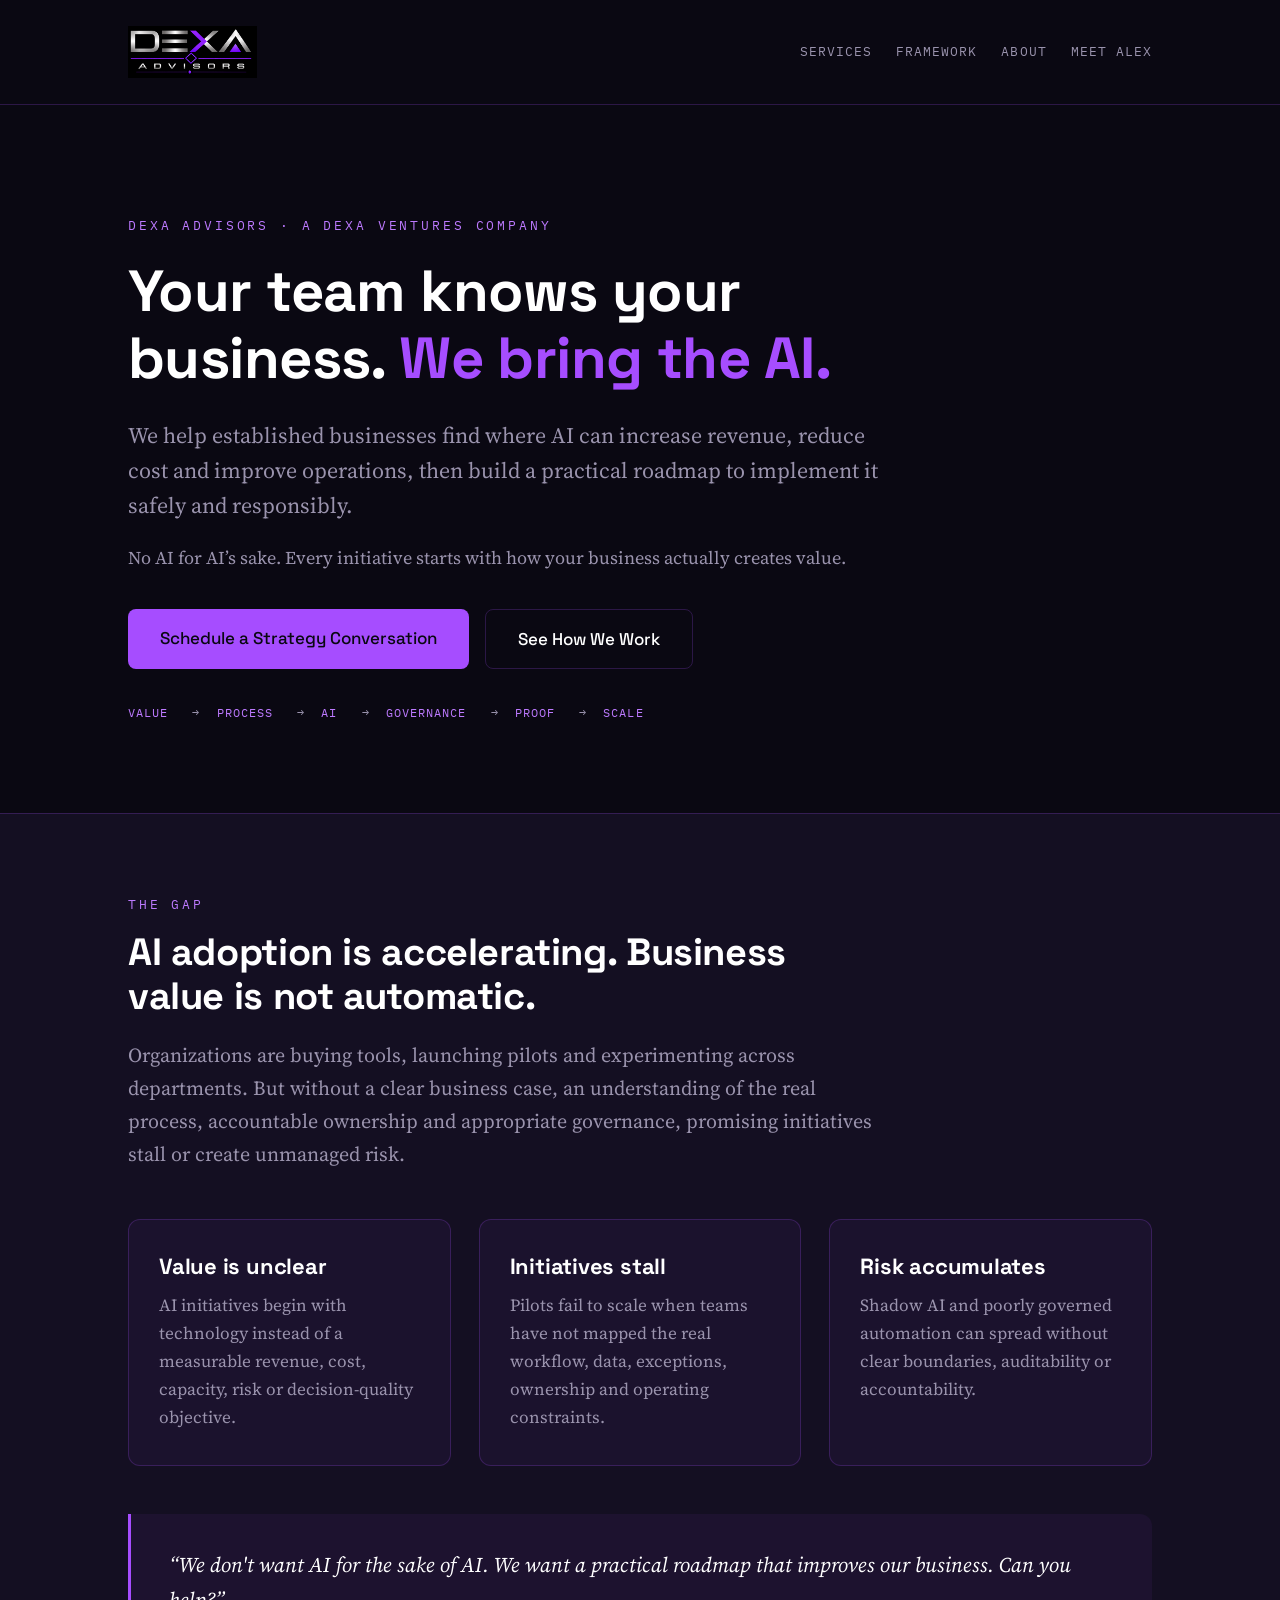
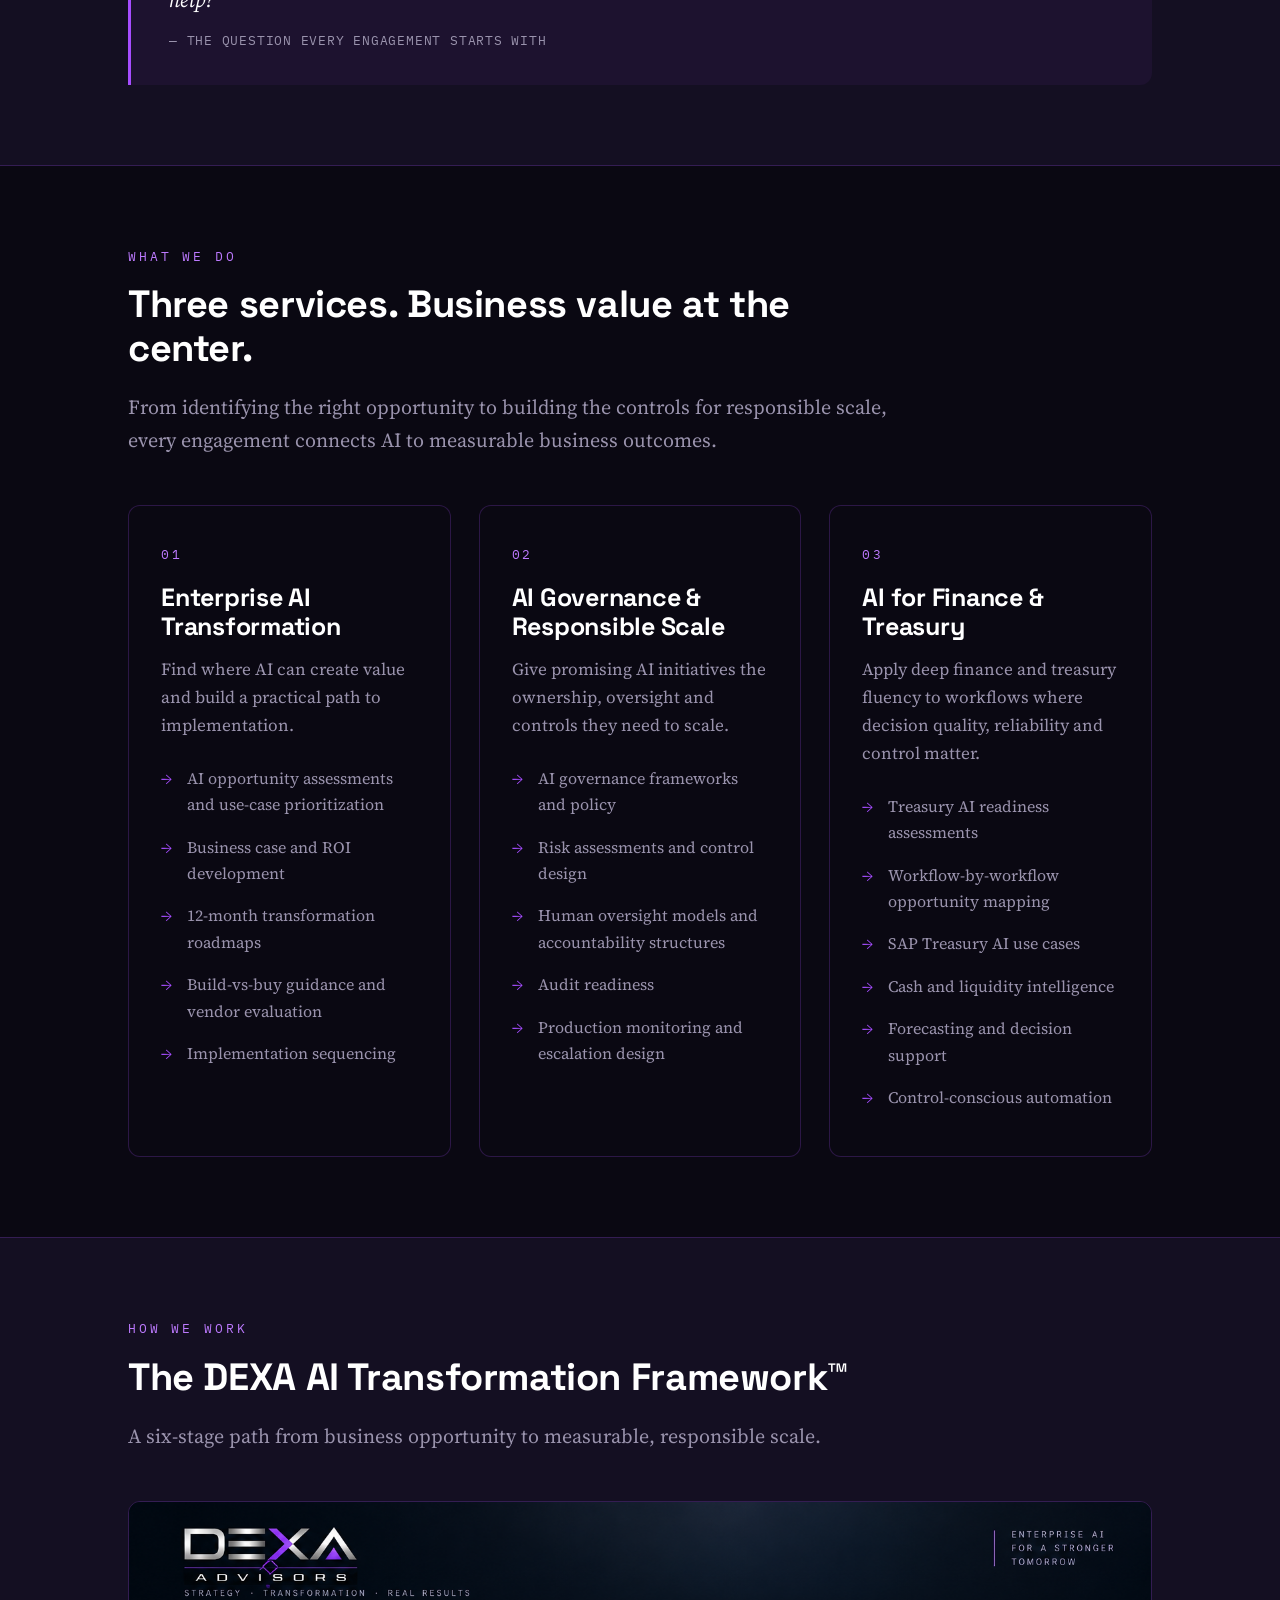
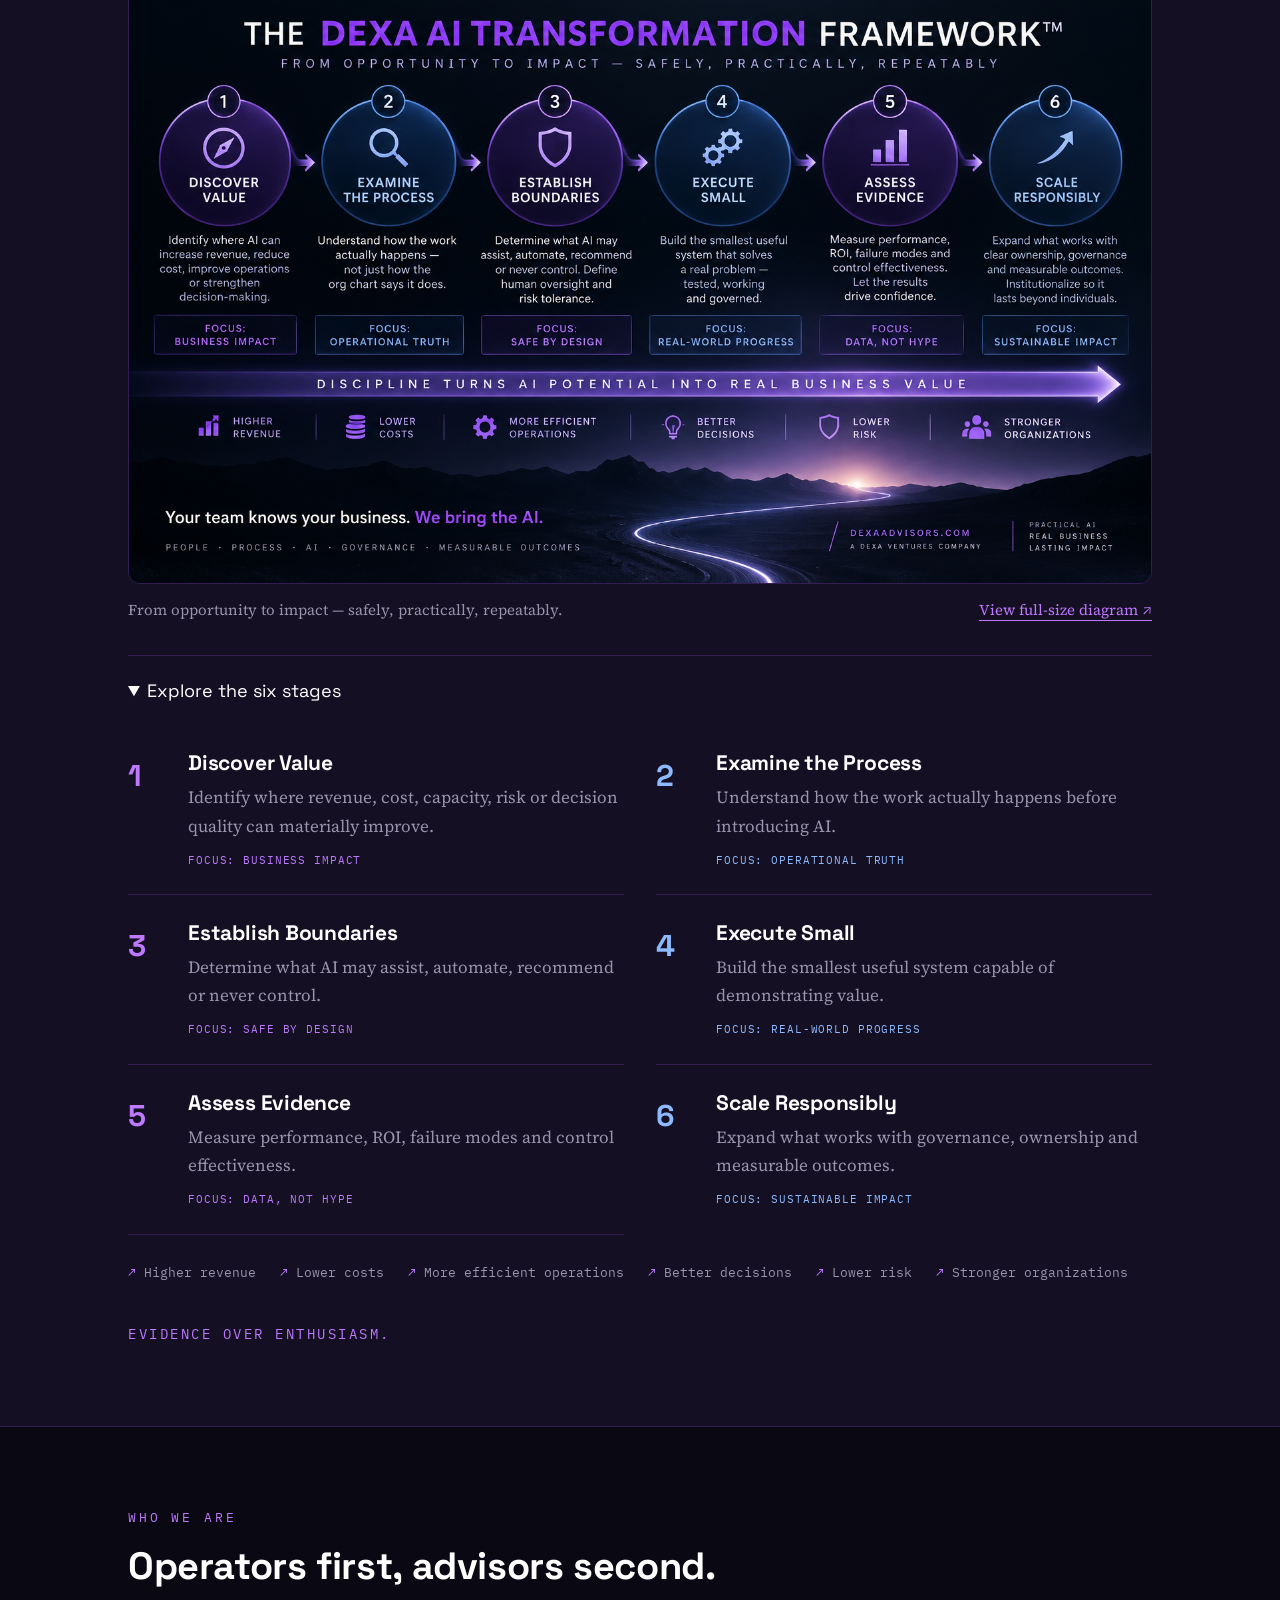
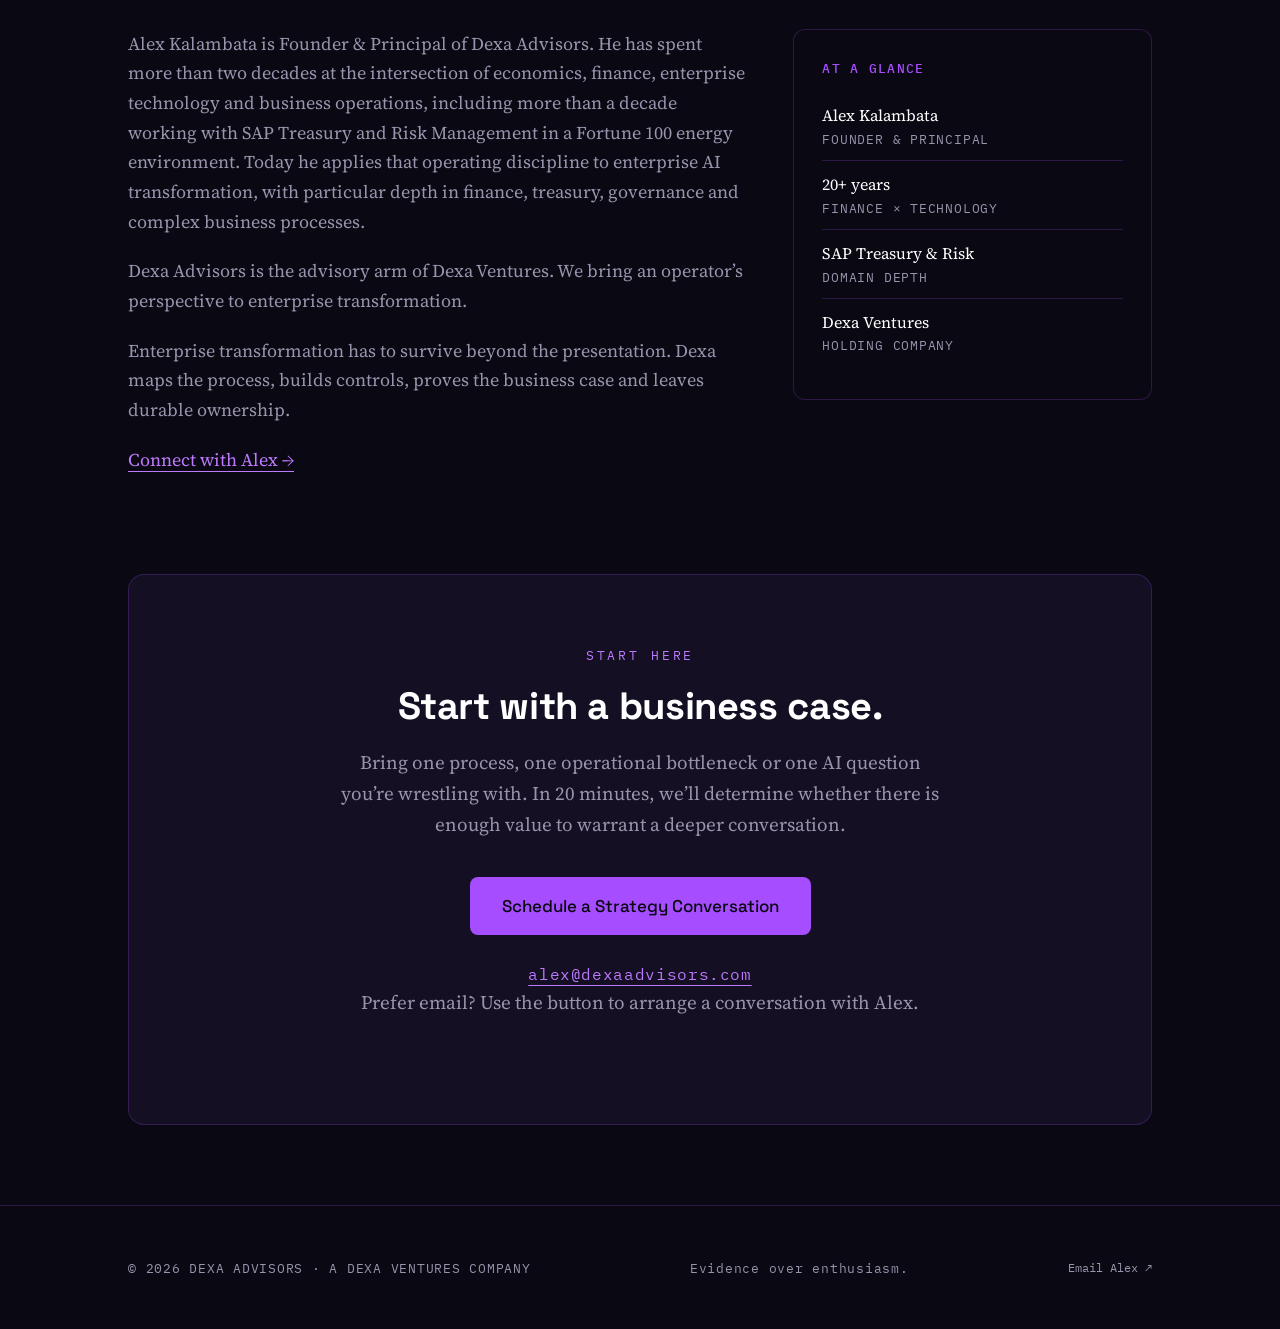
==== commit fef39c9e: "Update Dexa contact email and add Alex phone number" ====
--- a/index.html
+++ b/index.html
@@ -33,7 +33,7 @@
     <p class="lead">We help established businesses find where AI can increase revenue, reduce cost and improve operations, then build a practical roadmap to implement it safely and responsibly.</p>
     <p class="hero-principle">No AI for AI’s sake. Every initiative starts with how your business actually creates value.</p>
 <div class="cta-row">
-      <a class="btn btn-primary" href="mailto:Alex.kalambata@dexaventures.com?subject=20-Minute%20Strategy%20Conversation%20%E2%80%94%20Dexa%20Advisors">Schedule a Strategy Conversation</a>
+      <a class="btn btn-primary" href="mailto:alex@dexaadvisors.com?subject=20-Minute%20Strategy%20Conversation%20%E2%80%94%20Dexa%20Advisors">Schedule a Strategy Conversation</a>
       <a class="btn btn-ghost" href="#method">See How We Work</a>
     </div>
   <ol class="sequence" aria-label="Our transformation approach">
@@ -220,8 +220,8 @@
       <div class="eyebrow kicker" style="margin-bottom:18px">Start here</div>
       <h2>Start with a business case.</h2>
       <p>Bring one process, one operational bottleneck or one AI question you’re wrestling with. In 20 minutes, we’ll determine whether there is enough value to warrant a deeper conversation.</p>
-      <a class="btn btn-primary" href="mailto:Alex.kalambata@dexaventures.com?subject=20-Minute%20Strategy%20Conversation%20%E2%80%94%20Dexa%20Advisors">Schedule a Strategy Conversation</a>
-      <div class="email">Alex.kalambata@dexaventures.com</div>
+      <a class="btn btn-primary" href="mailto:alex@dexaadvisors.com?subject=20-Minute%20Strategy%20Conversation%20%E2%80%94%20Dexa%20Advisors">Schedule a Strategy Conversation</a>
+      <div class="email"><a class="text-link" href="mailto:alex@dexaadvisors.com">alex@dexaadvisors.com</a></div>
     <p class="contact-note">Prefer email? Use the button to arrange a conversation with Alex.</p>
 </div>
   </div>
@@ -231,7 +231,7 @@
   <div class="wrap">
     <p>© 2026 DEXA ADVISORS · A DEXA VENTURES COMPANY</p>
     <p>Evidence over enthusiasm.</p>
-  <a href="mailto:Alex.kalambata@dexaventures.com" class="footer-link">Email Alex ↗</a>
+  <a href="mailto:alex@dexaadvisors.com" class="footer-link">Email Alex ↗</a>
 </div>
 </footer>
 
--- a/assets/site.css
+++ b/assets/site.css
@@ -171,3 +171,15 @@
  .sequence{gap:8px 12px;font-size:10px;letter-spacing:.04em}
  .sequence li:not(:last-child)::after{margin-left:12px}
 }
+
+/* Direct PDF download */
+.brief-download{display:grid;gap:18px;padding:28px;border:1px solid var(--line);border-radius:12px;background:var(--bg)}
+.brief-download h3{font-size:26px;line-height:1.25}
+.brief-download .btn{text-align:center}
+.brief-download .text-link{font-size:16px}
+@media(max-width:700px){.brief-download{padding:24px 20px}}
+
+/* Alex direct contact */
+.direct-contact{margin-top:18px;font:16px/1.5 'Space Grotesk',sans-serif}
+.cta-panel .direct-contact{margin:18px auto 0;font-size:17px}
+.direct-contact a{display:inline-block;padding:8px 0}
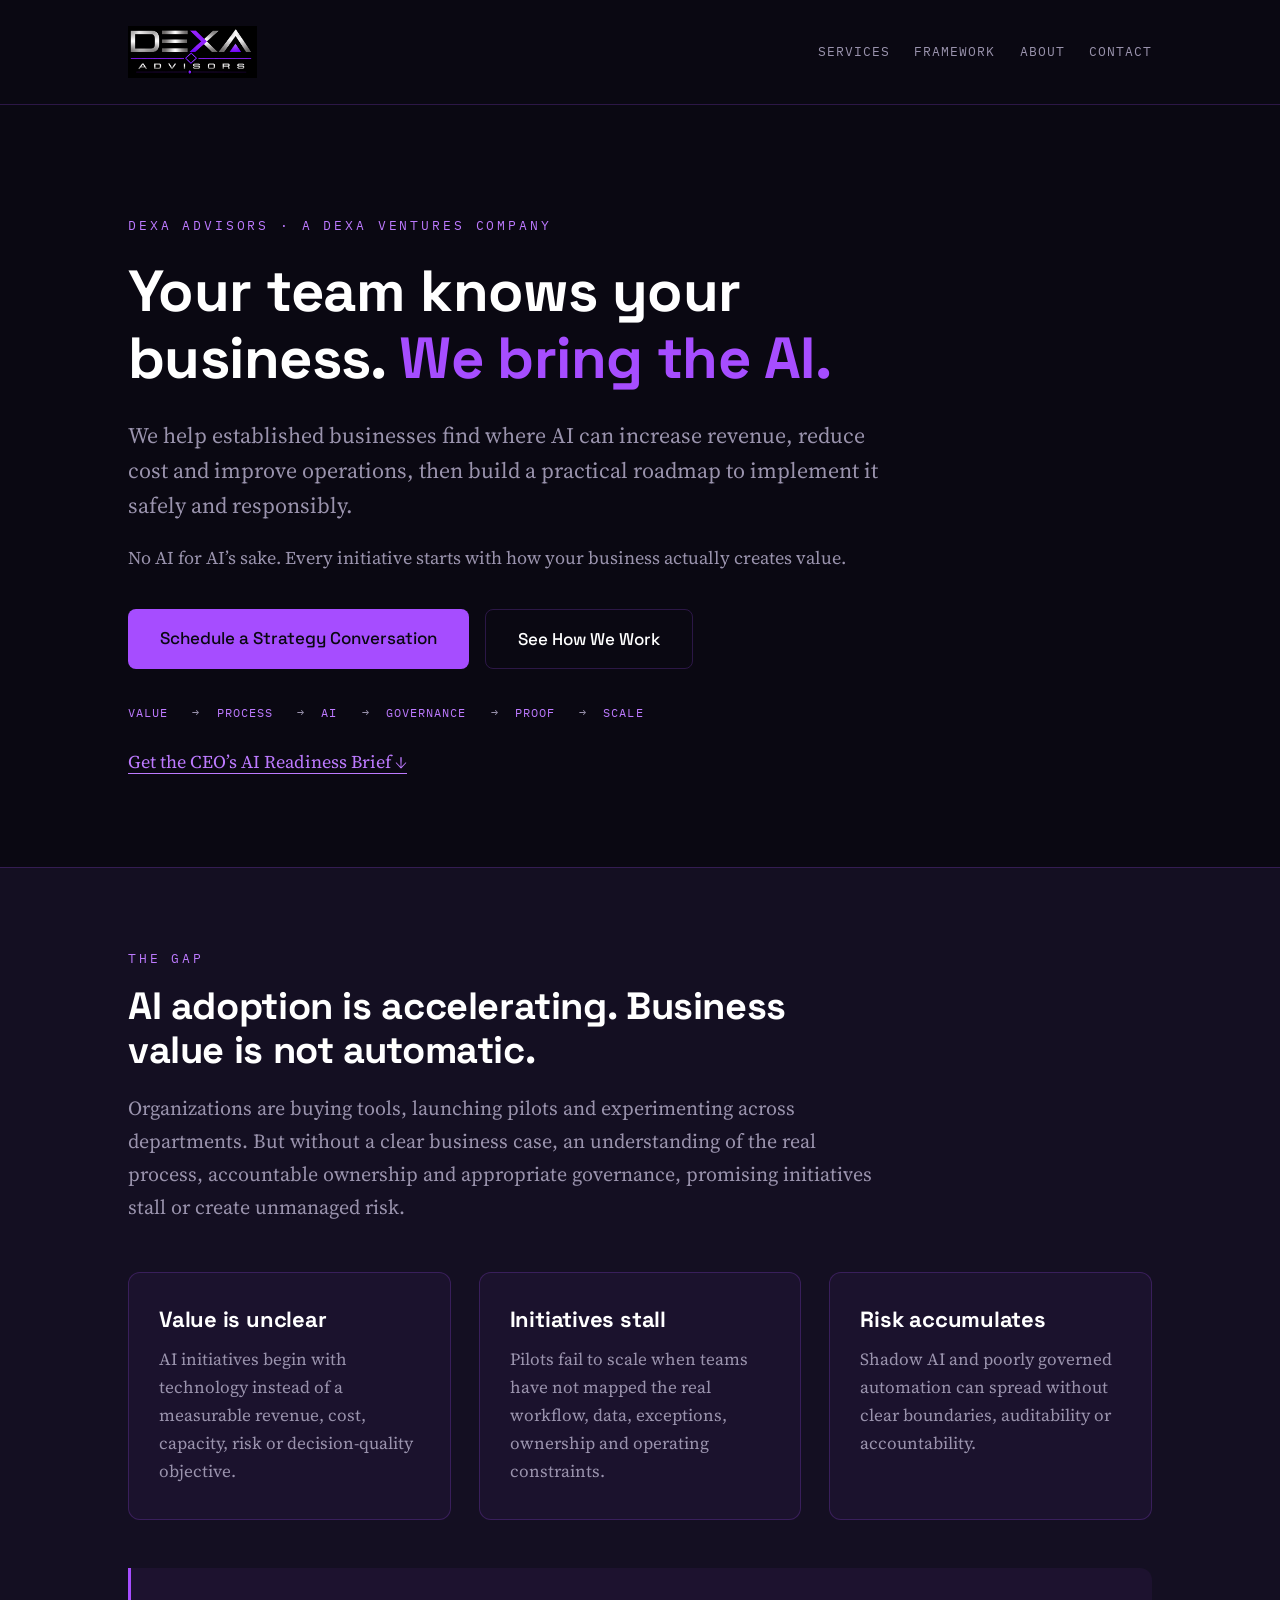
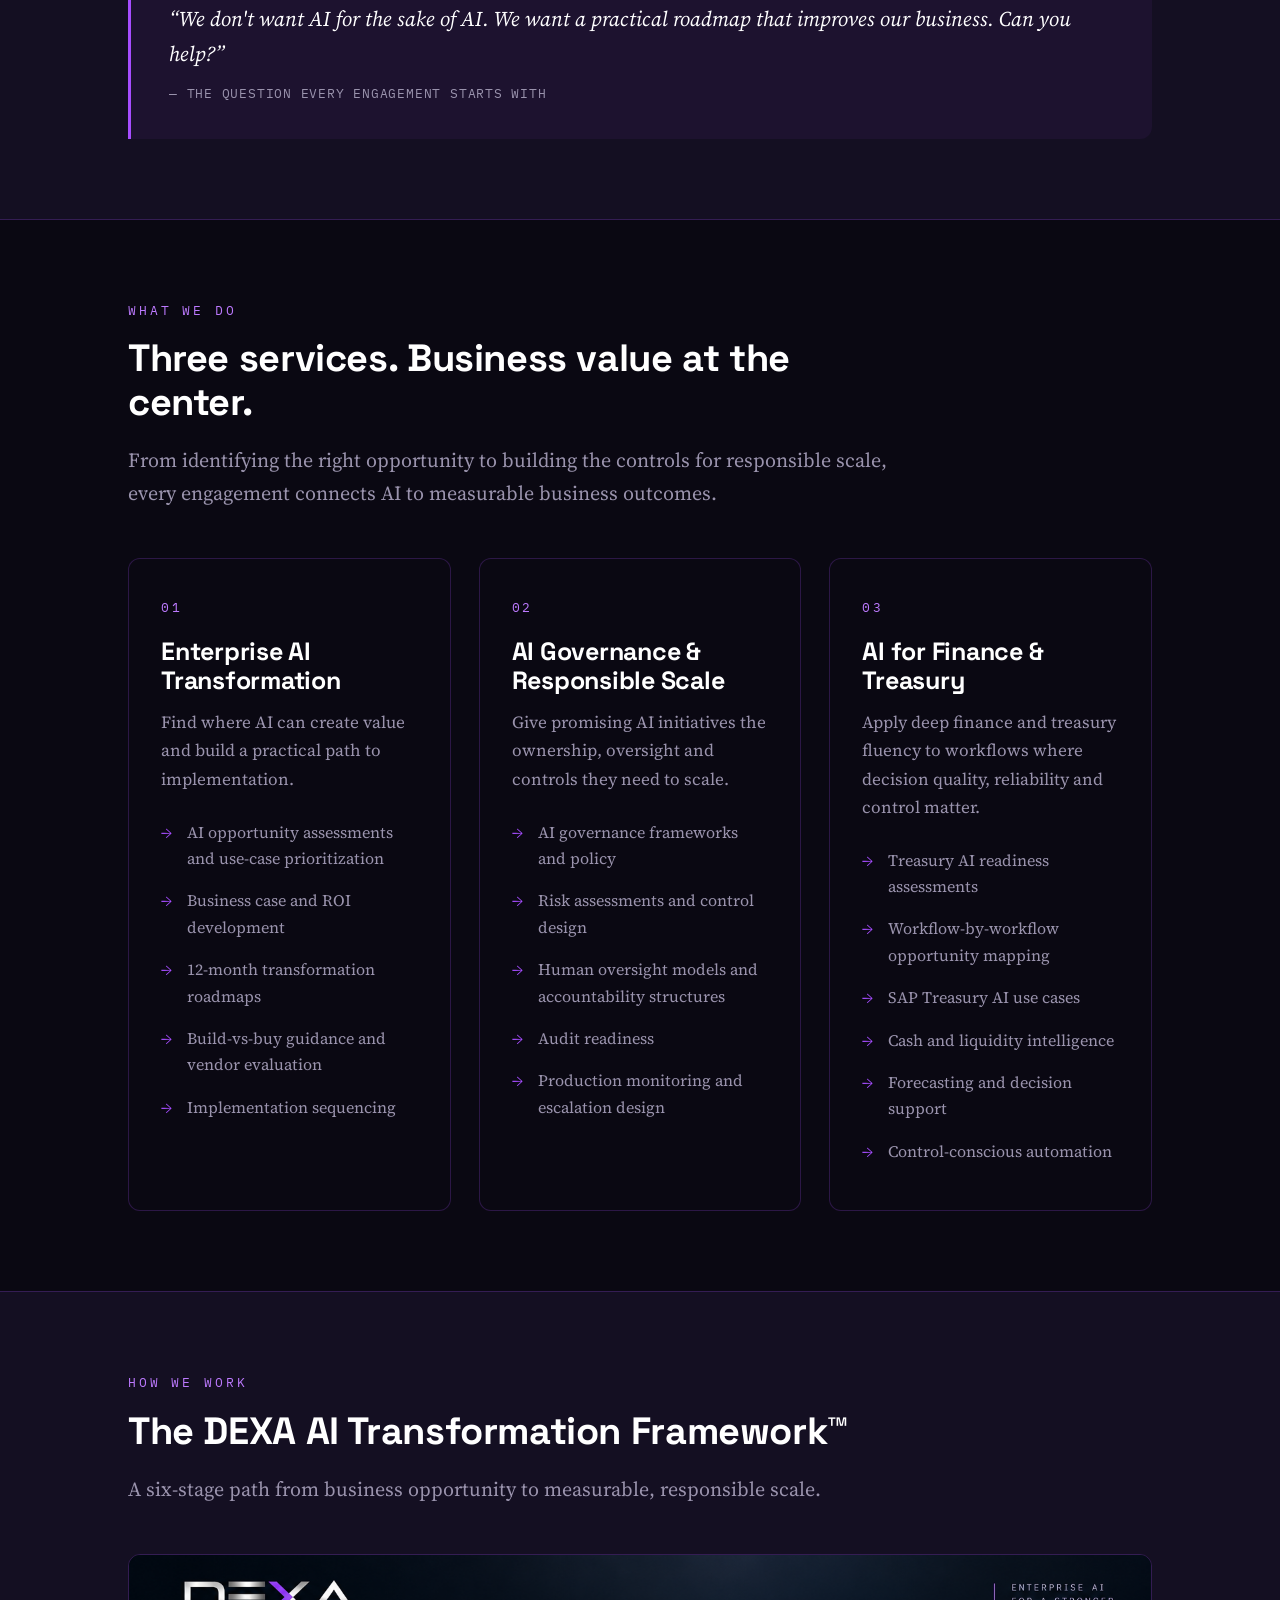
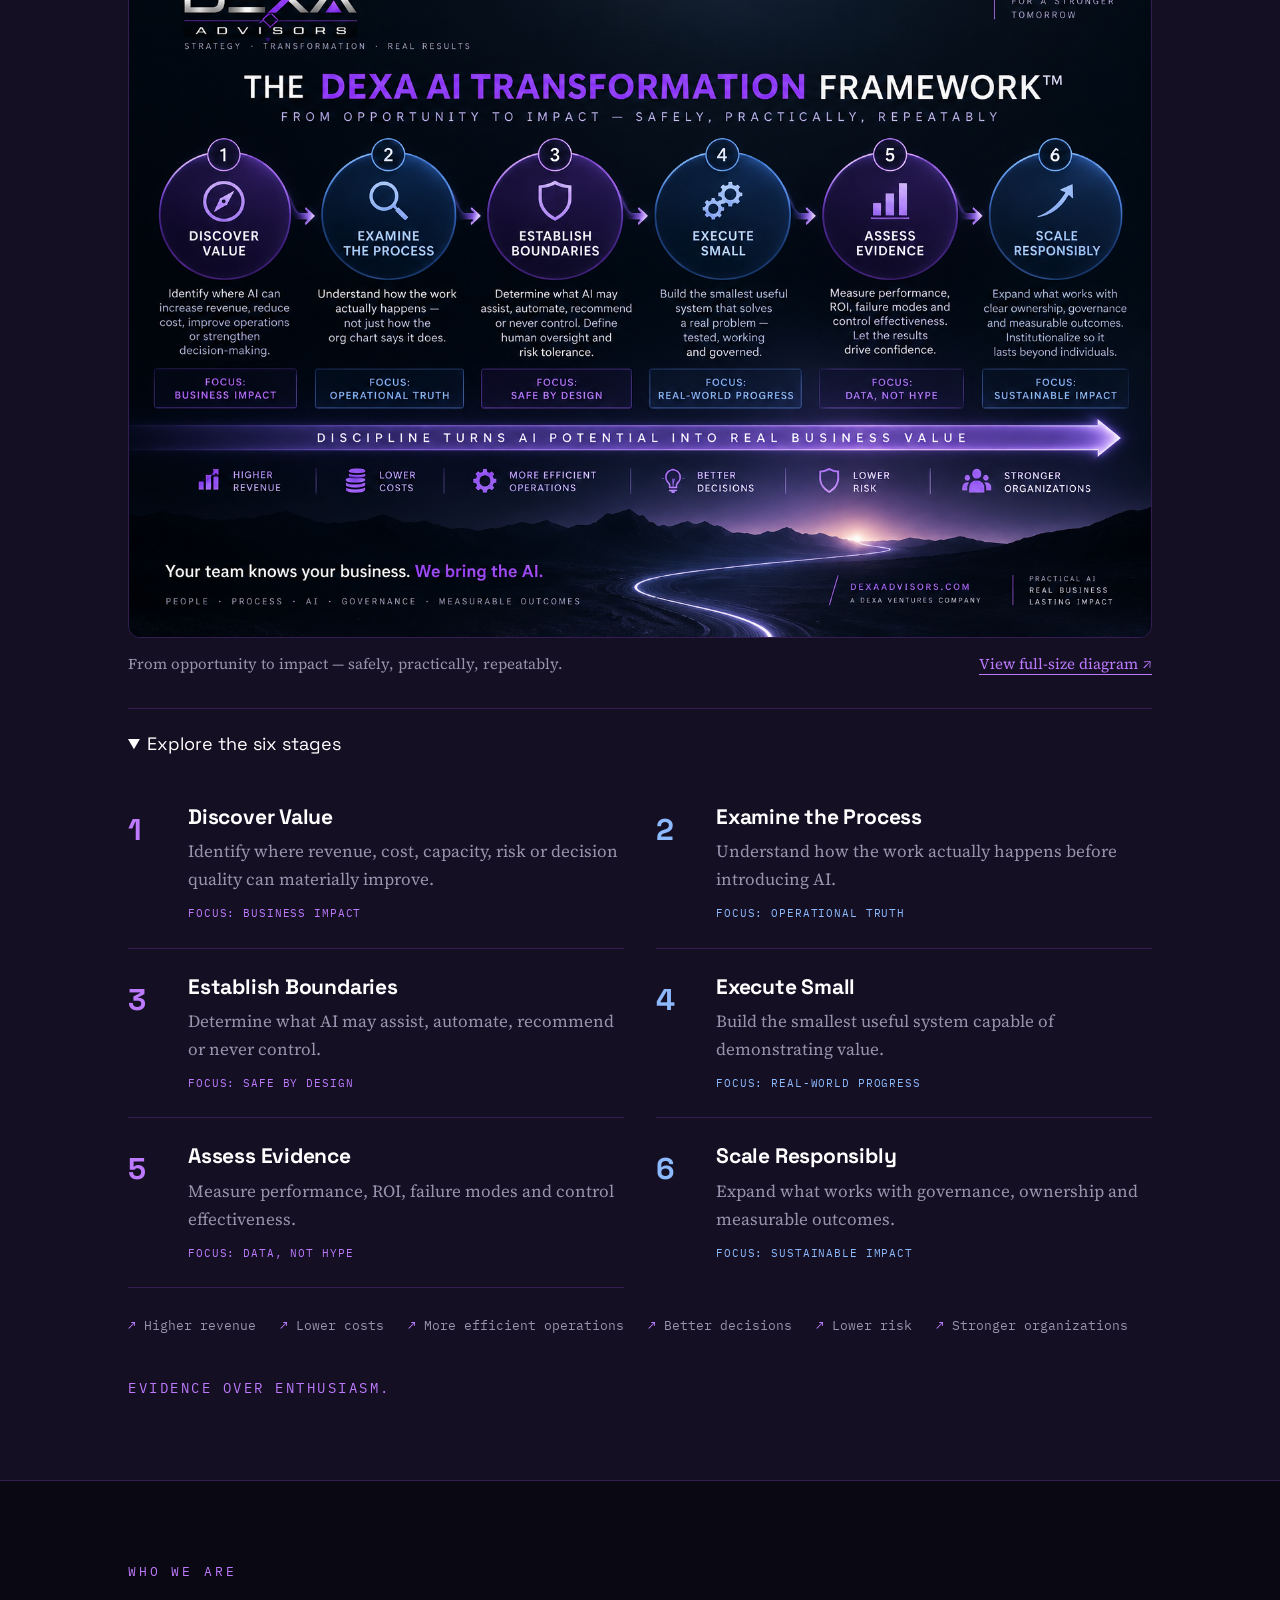
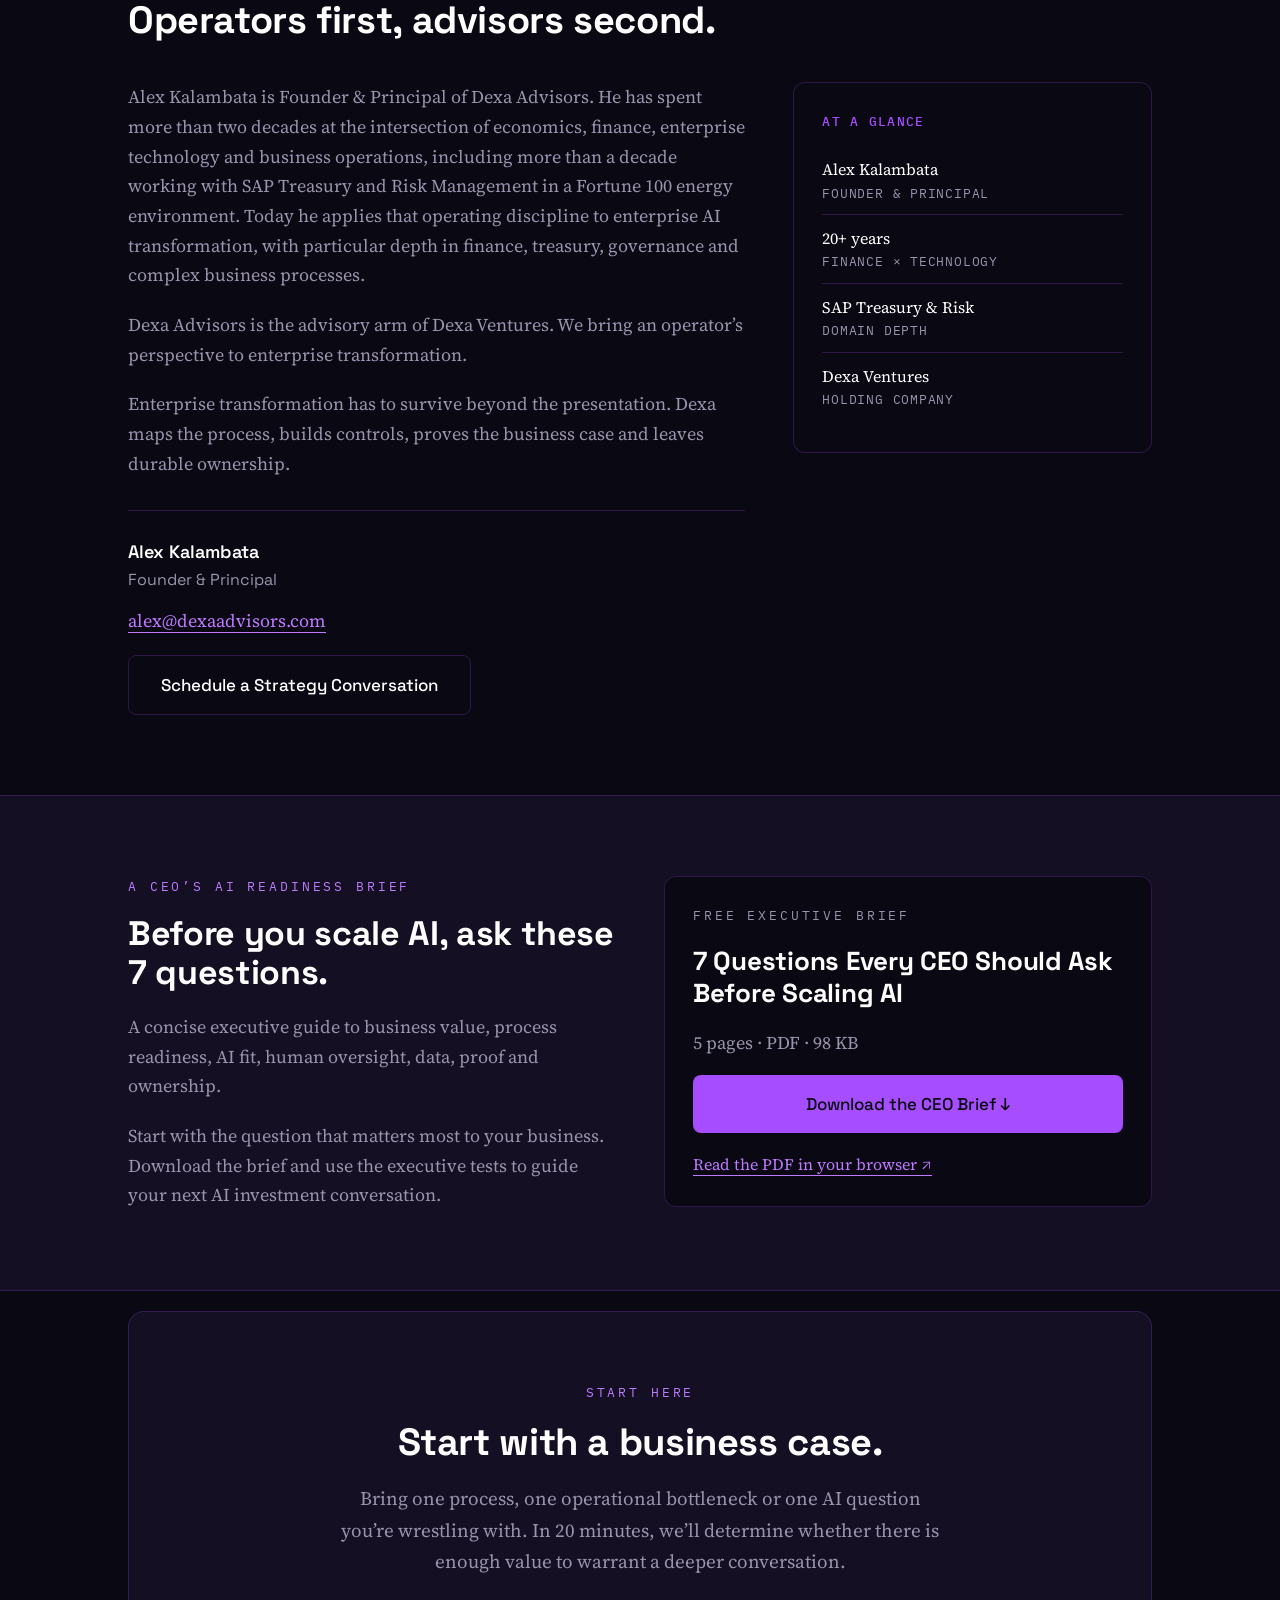
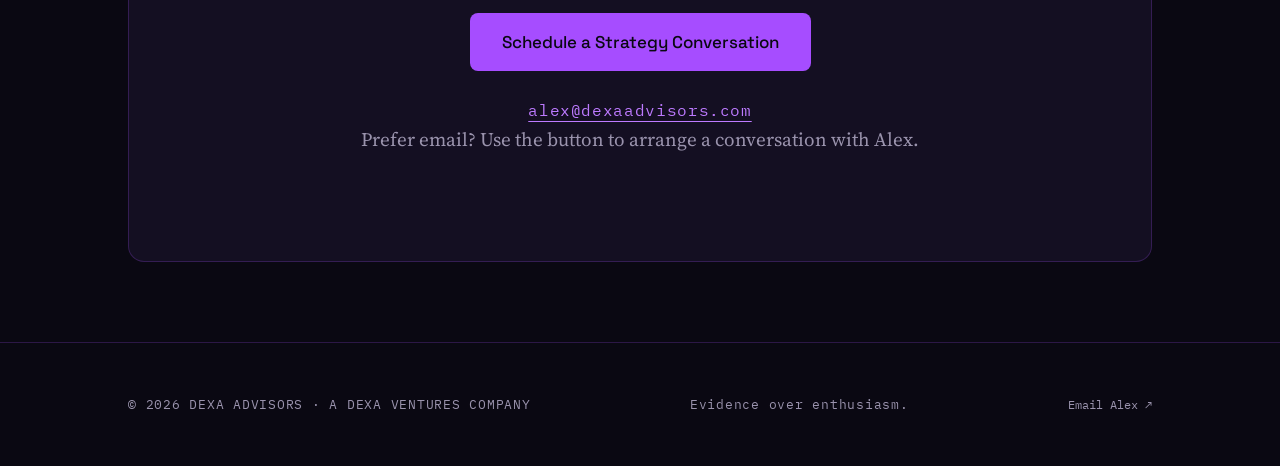
==== commit 410f6eb2: "Separate public homepage from networking page and remove personal phone" ====
--- a/index.html
+++ b/index.html
@@ -21,7 +21,7 @@
 <a class="skip-link" href="#main-content">Skip to content</a><header>
   <div class="wrap">
     <div class="brand"><a href="/" aria-label="Dexa Advisors home"><img src="/logo.png" alt="Dexa Advisors" width="1974" height="797"></a></div>
-    <nav aria-label="Main navigation"><a href="/#practices">SERVICES</a><a href="/#method">FRAMEWORK</a><a href="/#about">ABOUT</a><a href="/Alex/">MEET ALEX</a></nav>
+    <nav aria-label="Main navigation"><a href="/#practices">SERVICES</a><a href="/#method">FRAMEWORK</a><a href="/#about">ABOUT</a><a href="/#contact">CONTACT</a></nav>
 </div>
 </header>
 
@@ -44,6 +44,7 @@
 <li>PROOF</li>
 <li>SCALE</li>
 </ol>
+<p style="margin-top:24px"><a class="text-link" href="#brief">Get the CEO’s AI Readiness Brief ↓</a></p>
 </div>
 </div>
 
@@ -195,7 +196,10 @@
 <p>Alex Kalambata is Founder &amp; Principal of Dexa Advisors. He has spent more than two decades at the intersection of economics, finance, enterprise technology and business operations, including more than a decade working with SAP Treasury and Risk Management in a Fortune 100 energy environment. Today he applies that operating discipline to enterprise AI transformation, with particular depth in finance, treasury, governance and complex business processes.</p>
 <p>Dexa Advisors is the advisory arm of Dexa Ventures. We bring an operator’s perspective to enterprise transformation.</p>
 <p>Enterprise transformation has to survive beyond the presentation. Dexa maps the process, builds controls, proves the business case and leaves durable ownership.</p>
-<a href="/Alex/" class="text-link">Connect with Alex →</a>
+<div class="founder-contact">
+<p><strong>Alex Kalambata</strong><span>Founder &amp; Principal</span></p>
+<a class="text-link" href="mailto:alex@dexaadvisors.com">alex@dexaadvisors.com</a><a class="btn btn-ghost" href="#contact">Schedule a Strategy Conversation</a>
+</div>
 </div>
 <div class="about-side">
         <h3>At a glance</h3>
@@ -214,7 +218,20 @@
   </div>
 </section>
 
-<section id="contact" style="padding-top:20px">
+<section id="brief" class="alt"><div class="wrap brief-grid">
+<div>
+<div class="eyebrow kicker">A CEO’s AI Readiness Brief</div>
+<h2>Before you scale AI, ask these 7 questions.</h2>
+<p>A concise executive guide to business value, process readiness, AI fit, human oversight, data, proof and ownership.</p>
+<p style="margin-top:20px">Start with the question that matters most to your business. Download the brief and use the executive tests to guide your next AI investment conversation.</p>
+</div>
+<div class="brief-download">
+<p class="eyebrow">Free executive brief</p>
+<h3>7 Questions Every CEO Should Ask Before Scaling AI</h3>
+<p>5 pages · PDF · 98 KB</p>
+<a class="btn btn-primary" href="/assets/dexa-ceo-ai-readiness-brief.pdf" download="Dexa_Advisors_CEO_AI_Readiness_Brief.pdf">Download the CEO Brief ↓</a><a class="text-link" href="/assets/dexa-ceo-ai-readiness-brief.pdf" target="_blank" rel="noopener">Read the PDF in your browser ↗</a>
+</div>
+</div></section><section id="contact" style="padding-top:20px">
   <div class="wrap">
     <div class="cta-panel">
       <div class="eyebrow kicker" style="margin-bottom:18px">Start here</div>
--- a/assets/site.css
+++ b/assets/site.css
@@ -179,7 +179,10 @@
 .brief-download .text-link{font-size:16px}
 @media(max-width:700px){.brief-download{padding:24px 20px}}
 
-/* Alex direct contact */
-.direct-contact{margin-top:18px;font:16px/1.5 'Space Grotesk',sans-serif}
-.cta-panel .direct-contact{margin:18px auto 0;font-size:17px}
-.direct-contact a{display:inline-block;padding:8px 0}
+
+/* Founder business contact */
+.founder-contact{display:flex;flex-direction:column;align-items:flex-start;gap:12px;margin-top:32px;padding-top:26px;border-top:1px solid var(--line)}
+.founder-contact p{margin:0;font-family:'Space Grotesk',sans-serif}
+.founder-contact strong,.founder-contact span{display:block}
+.founder-contact span{font-size:16px;color:var(--muted)}
+.founder-contact .btn{margin-top:8px}
